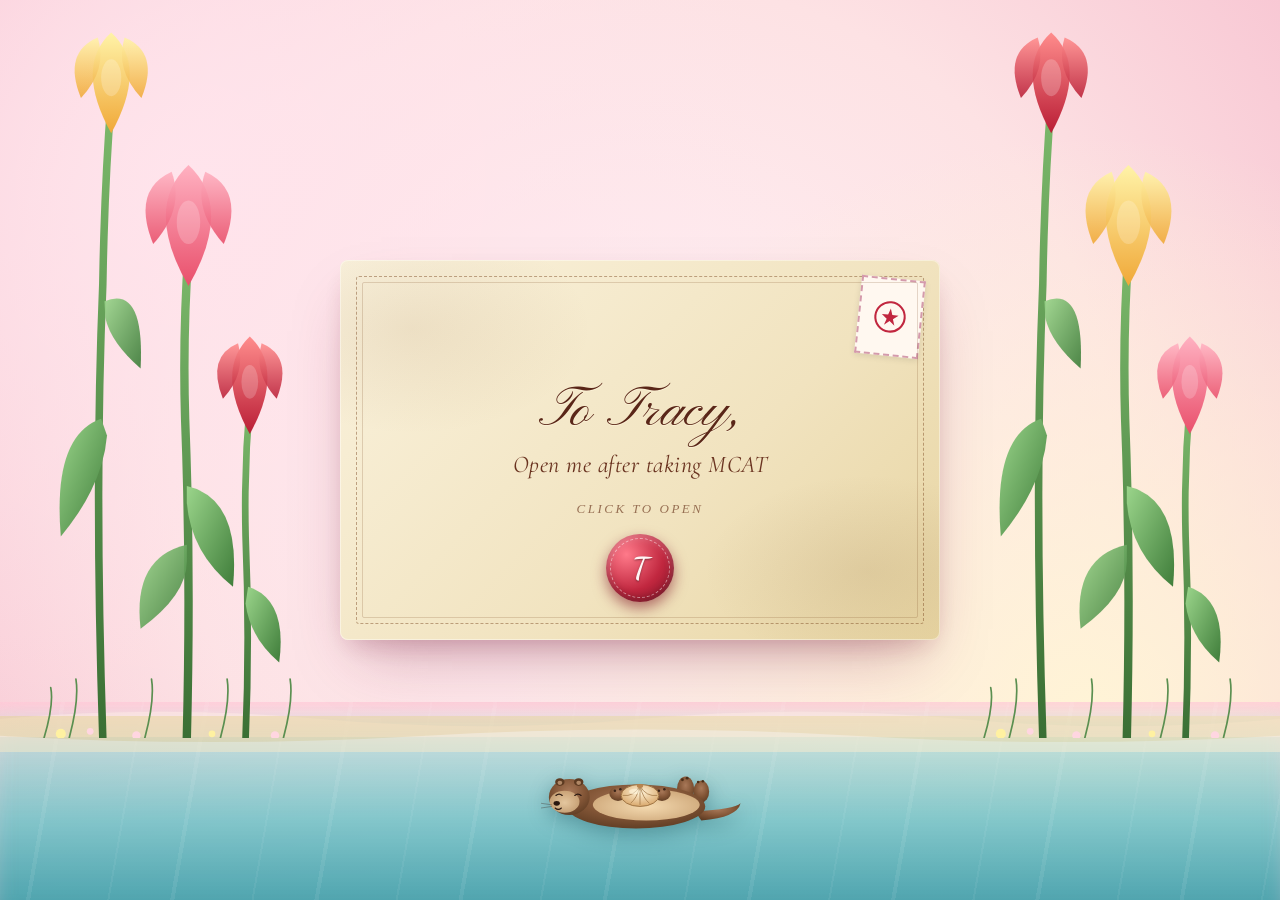
==== letter.html @ 0ad5ba9f "Good bit of letter done, just refactoring left" ====
<!DOCTYPE html>
<html lang="en">
<head>
<meta charset="UTF-8" />
<meta name="viewport" content="width=device-width, initial-scale=1.0" />
<title>Top Secret for Travy Gravy</title>

<link rel="preconnect" href="https://fonts.googleapis.com">
<link rel="preconnect" href="https://fonts.gstatic.com" crossorigin>
<link href="https://fonts.googleapis.com/css2?family=Dancing+Script:wght@500;700&family=Cormorant+Garamond:ital,wght@0,400;0,500;0,600;1,400&family=Caveat:wght@400;600&family=IM+Fell+English:ital@0;1&family=Pinyon+Script&display=swap" rel="stylesheet">

<style>
  /* ---------- Base / Scene ---------- */
  * { box-sizing: border-box; margin: 0; padding: 0; }

  html, body {
    width: 100%;
    min-height: 100vh;
    overflow-x: hidden;
  }

  body {
    font-family: 'Cormorant Garamond', serif;
    background:
      radial-gradient(circle at 15% 20%, #ffe4ec 0%, transparent 45%),
      radial-gradient(circle at 85% 80%, #fff4d6 0%, transparent 45%),
      radial-gradient(circle at 50% 50%, #fff0f5 0%, #fde2e4 60%, #f8c8d4 100%);
    background-attachment: fixed;
    display: flex;
    align-items: center;
    justify-content: center;
    padding: 40px 20px;
    position: relative;
  }

  /* Floating petals in the background */
  .petal {
    position: fixed;
    top: -20px;
    width: 14px;
    height: 14px;
    background: radial-gradient(circle at 30% 30%, #ffd1dc, #f48fb1);
    border-radius: 60% 40% 50% 50% / 60% 60% 40% 40%;
    opacity: 0.6;
    animation: fall linear infinite;
    pointer-events: none;
    z-index: 0;
  }
  @keyframes fall {
    0%   { transform: translateY(-10vh) translateX(0) rotate(0deg); opacity: 0; }
    10%  { opacity: 0.7; }
    100% { transform: translateY(110vh) translateX(40px) rotate(360deg); opacity: 0; }
  }

  /* ---------- Stage (holds tulips + envelope) ---------- */
  .stage {
    position: relative;
    width: 100%;
    max-width: 1100px;
    display: flex;
    align-items: center;
    justify-content: center;
    min-height: 90vh;
    z-index: 1;
  }

  /* ---------- Water (pond at the bottom) ---------- */
  .water {
    position: fixed;
    left: 0; right: 0; bottom: 0;
    height: 22vh;
    z-index: 1;
    pointer-events: none;
    overflow: hidden;
    background:
      /* sunset/sky pink reflection at the very top of the water */
      linear-gradient(180deg,
        rgba(255, 200, 215, 0.55) 0%,
        rgba(220, 215, 220, 0.55) 8%,
        rgba(170, 215, 215, 0.75) 22%,
        rgba(120, 195, 200, 0.92) 60%,
        rgba(80,  165, 175, 1)   100%);
    box-shadow: inset 0 14px 24px -10px rgba(255, 200, 215, 0.55);
  }
  /* Shimmer streaks on the water */
  .water::before {
    content: "";
    position: absolute;
    inset: 0;
    background:
      repeating-linear-gradient(
        100deg,
        transparent 0 60px,
        rgba(255, 255, 255, 0.07) 60px 64px,
        transparent 64px 140px,
        rgba(255, 255, 255, 0.05) 140px 142px
      );
    mix-blend-mode: screen;
    animation: shimmer 9s linear infinite;
  }
  @keyframes shimmer {
    from { transform: translateX(0); }
    to   { transform: translateX(-140px); }
  }

  /* The wavy water surface line */
  .wave {
    position: absolute;
    top: -1px;
    left: 0;
    width: 200%;
    height: 36px;
    animation: waveMove 11s linear infinite;
  }
  .wave.back {
    top: 14px;
    opacity: 0.55;
    animation-duration: 16s;
    animation-direction: reverse;
  }
  @keyframes waveMove {
    from { transform: translateX(0); }
    to   { transform: translateX(-50%); }
  }

  /* Sea otter floating */
  .otter {
    position: absolute;
    bottom: 28%;
    left: 50%;
    width: 220px;
    height: auto;
    transform: translateX(-50%);
    animation: bob 4s ease-in-out infinite alternate;
    filter: drop-shadow(0 6px 10px rgba(0, 60, 75, 0.35));
  }
  @keyframes bob {
    from { transform: translate(-52%, -2px) rotate(-3deg); }
    to   { transform: translate(-48%, 6px) rotate(3deg); }
  }
  /* Water ripples under the otter */
  .ripples {
    position: absolute;
    bottom: 18%;
    left: 50%;
    width: 260px;
    height: 36px;
    transform: translateX(-50%);
    pointer-events: none;
  }
  .ripples::before, .ripples::after {
    content: "";
    position: absolute;
    left: 50%; top: 50%;
    width: 100%; height: 100%;
    border: 1.5px solid rgba(255, 255, 255, 0.55);
    border-radius: 50%;
    transform: translate(-50%, -50%) scale(0.4);
    opacity: 0;
    animation: ripple 4.5s ease-out infinite;
  }
  .ripples::after { animation-delay: 2.2s; }
  @keyframes ripple {
    0%   { transform: translate(-50%, -50%) scale(0.3); opacity: 0; }
    20%  { opacity: 0.7; }
    100% { transform: translate(-50%, -50%) scale(1.4); opacity: 0; }
  }

  /* Tulips anchored above the waterline, stems reaching upward */
  .tulip-left, .tulip-right {
    position: fixed;
    bottom: 18vh;   /* sit on the shore, just above the water */
    width: 340px;
    height: 84vh;
    z-index: 2;
    pointer-events: none;
    transform-origin: 50% 100%;
    animation: sway 6s ease-in-out infinite alternate;
  }
  .tulip-left  { left: 0; }
  .tulip-right { right: 0; transform-origin: 50% 100%; animation-name: sway-right; animation-delay: -3s; }

  @keyframes sway {
    from { transform: rotate(-1.5deg); }
    to   { transform: rotate(1.5deg); }
  }
  @keyframes sway-right {
    from { transform: scaleX(-1) rotate(-1.5deg); }
    to   { transform: scaleX(-1) rotate(1.5deg); }
  }

  /* ---------- Envelope wrapper ---------- */
  .envelope-wrap {
    perspective: 1600px;
    margin: 0 30px;
    position: relative;
  }

  .envelope {
    position: relative;
    width: 600px;
    height: 380px;
    transform-style: preserve-3d;
    transition: transform 1.1s cubic-bezier(.68,-0.2,.27,1.2);
    cursor: pointer;
  }

  .envelope.flipped {
    transform: rotateY(180deg);
  }

  .face {
    position: absolute;
    inset: 0;
    border-radius: 8px;
    backface-visibility: hidden;
    -webkit-backface-visibility: hidden;
    box-shadow:
      0 30px 60px -20px rgba(120, 30, 60, 0.35),
      0 12px 25px -10px rgba(120, 30, 60, 0.25),
      inset 0 0 0 1px rgba(255,255,255,0.4);
  }

  /* ---------- Front of envelope ---------- */
  .front {
    background:
      radial-gradient(ellipse at 12% 18%, rgba(140, 90, 40, 0.10) 0%, transparent 24%),
      radial-gradient(ellipse at 88% 82%, rgba(110, 70, 30, 0.10) 0%, transparent 22%),
      linear-gradient(135deg, #faf2dd 0%, #f1e3bf 60%, #e7d4a1 100%);
    display: flex;
    flex-direction: column;
    align-items: center;
    justify-content: center;
    overflow: hidden;
    transition: transform .35s ease, box-shadow .35s ease;
  }
  .envelope:not(.flipped):hover .front {
    transform: translateY(-6px);
    box-shadow:
      0 40px 70px -20px rgba(70, 40, 20, 0.55),
      0 18px 30px -10px rgba(70, 40, 20, 0.4),
      0 0 0 2px rgba(220, 190, 130, 0.7);
  }

  /* Decorative paper-edge lines */
  .front::before {
    content: "";
    position: absolute;
    inset: 16px;
    border: 1px dashed rgba(120, 70, 30, 0.45);
    border-radius: 3px;
    pointer-events: none;
  }
  .front::after {
    content: "";
    position: absolute;
    inset: 22px;
    border: 1px solid rgba(120, 70, 30, 0.2);
    border-radius: 2px;
    pointer-events: none;
  }

  .front .to {
    font-family: 'Pinyon Script', 'Dancing Script', cursive;
    font-size: 56px;
    color: #5a2618;
    margin-bottom: 10px;
    text-shadow: 0 1px 0 rgba(255,245,220,0.7);
    line-height: 1;
  }
  .front .open-after {
    font-family: 'IM Fell English', 'Cormorant Garamond', serif;
    font-style: italic;
    font-size: 24px;
    color: #6a3320;
    letter-spacing: 0.5px;
  }
  .front .hint {
    margin-top: 22px;
    font-family: 'IM Fell English', serif;
    font-style: italic;
    font-size: 13px;
    color: #7a4a30;
    opacity: 0.75;
    letter-spacing: 2.5px;
    text-transform: uppercase;
  }

  /* Wax seal */
  .wax-seal {
    position: absolute;
    bottom: 38px;
    left: 50%;
    transform: translateX(-50%);
    width: 68px;
    height: 68px;
    border-radius: 50%;
    background:
      radial-gradient(circle at 30% 30%, #ff7a8a 0%, #c1273f 55%, #7d1024 100%);
    box-shadow:
      0 6px 14px rgba(125, 16, 36, 0.55),
      inset 0 -4px 8px rgba(0,0,0,0.25),
      inset 0 4px 8px rgba(255,255,255,0.25);
    display: flex;
    align-items: center;
    justify-content: center;
    font-family: 'Dancing Script', cursive;
    color: #fff5f5;
    font-size: 30px;
    font-weight: 700;
    text-shadow: 0 1px 2px rgba(0,0,0,0.4);
  }
  .wax-seal::before {
    content: "";
    position: absolute;
    inset: 4px;
    border-radius: 50%;
    border: 1px dashed rgba(255, 245, 245, 0.5);
  }

  /* Corner stamp */
  .stamp {
    position: absolute;
    top: 18px;
    right: 18px;
    width: 64px;
    height: 78px;
    background: #fff8f0;
    border: 2px dashed #d49aab;
    display: flex;
    align-items: center;
    justify-content: center;
    transform: rotate(6deg);
    box-shadow: 0 2px 6px rgba(0,0,0,0.1);
  }
  .stamp svg { width: 70%; height: 70%; }

  /* ---------- Back of envelope (flap side) ---------- */
  .back {
    background: linear-gradient(135deg, #f5e6c2 0%, #e6d29a 100%);
    transform: rotateY(180deg);
    overflow: visible;
  }
  /* Bottom body of envelope */
  .back .body {
    position: absolute;
    inset: 0;
    background: linear-gradient(135deg, #efdca8 0%, #d9bf80 100%);
    border-radius: 8px;
    z-index: 1;
  }
  /* Side folds for realism */
  .back .body::before,
  .back .body::after {
    content: "";
    position: absolute;
    top: 0; bottom: 0;
    width: 50%;
    background: linear-gradient(135deg, transparent 50%, rgba(0,0,0,0.05) 50%);
  }
  .back .body::before { left: 0;  border-right: 1px solid rgba(255,255,255,0.4); }
  .back .body::after  { right: 0; transform: scaleX(-1); border-right: 1px solid rgba(255,255,255,0.4); }

  /* The triangular flap */
  .flap {
    position: absolute;
    top: 0; left: 0;
    width: 100%;
    height: 70%;
    background: linear-gradient(180deg, #ecd9a4 0%, #d4b677 100%);
    clip-path: polygon(0 0, 100% 0, 50% 100%);
    transform-origin: top center;
    transition: transform 1s cubic-bezier(.68,-0.05,.27,1.1);
    z-index: 5;
    box-shadow: 0 4px 10px rgba(60,40,20,0.18);
  }
  .envelope.open .flap {
    transform: rotateX(180deg);
  }

  /* Front "lip" of envelope pocket (in front of the letter) */
  .pocket {
    position: absolute;
    bottom: 0; left: 0;
    width: 100%;
    height: 55%;
    background: linear-gradient(180deg, #d4b677 0%, #b8985a 100%);
    clip-path: polygon(0 30%, 100% 30%, 100% 100%, 0 100%);
    z-index: 7;
    border-radius: 0 0 8px 8px;
    box-shadow: inset 0 4px 8px rgba(60,40,20,0.2);
  }

  /* ---------- Letter that slides up ---------- */
  .letter {
    position: absolute;
    top: 12%;
    left: 8%;
    width: 84%;
    height: 76%;
    background:
      repeating-linear-gradient(
        to bottom,
        transparent 0px,
        transparent 26px,
        rgba(180, 120, 140, 0.18) 27px
      ),
      linear-gradient(180deg, #fffdf6 0%, #fbf3e1 100%);
    border-radius: 4px;
    box-shadow: 0 6px 18px rgba(0,0,0,0.18);
    z-index: 6;
    transform: translateY(0) scale(0.96);
    opacity: 0;
    transition: opacity .4s ease;
    overflow: hidden;
    padding: 18px;
  }
  .letter::before {
    content: "";
    position: absolute;
    left: 26px; top: 0; bottom: 0;
    width: 1px;
    background: rgba(200, 80, 110, 0.35);
  }
  .envelope.open .letter {
    opacity: 1;
  }

  /* ---------- Full letter view (after opening) ---------- */
  .letter-page {
    position: fixed;
    inset: 0;
    display: flex;
    align-items: safe center;
    justify-content: safe center;
    padding: 60px 20px 60px;
    background: rgba(255, 240, 245, 0.55);
    backdrop-filter: blur(6px);
    -webkit-backdrop-filter: blur(6px);
    opacity: 0;
    pointer-events: none;
    transition: opacity .6s ease;
    z-index: 50;
    overflow-y: auto;
  }
  .letter-page.visible {
    opacity: 1;
    pointer-events: auto;
  }

  .paper {
    position: relative;
    margin: auto;
    width: min(780px, 94vw);
    background:
      /* subtle stains and aging blotches */
      radial-gradient(ellipse at 10% 12%, rgba(140, 90, 40, 0.10) 0%, transparent 22%),
      radial-gradient(ellipse at 88% 18%, rgba(140, 90, 40, 0.08) 0%, transparent 18%),
      radial-gradient(ellipse at 20% 88%, rgba(110, 70, 30, 0.10) 0%, transparent 24%),
      radial-gradient(ellipse at 92% 78%, rgba(110, 70, 30, 0.09) 0%, transparent 22%),
      /* fibrous noise via tiny dots */
      radial-gradient(circle at 12% 30%, rgba(120, 80, 40, 0.06) 0.5px, transparent 1px),
      /* main parchment tone */
      linear-gradient(180deg, #f5e6c4 0%, #ecd8a9 50%, #e6cf9a 100%);
    padding: 72px 64px 80px;
    border-radius: 4px;
    box-shadow:
      0 40px 80px -30px rgba(70, 40, 20, 0.55),
      0 15px 30px -10px rgba(70, 40, 20, 0.35),
      inset 0 0 60px rgba(120, 70, 30, 0.18),
      inset 0 0 0 1px rgba(140, 90, 40, 0.25);
    transform: translateY(40px) scale(0.95);
    transition: transform .8s cubic-bezier(.2,.8,.2,1) .2s;
    overflow: hidden;
    /* deckled, uneven vintage edge */
    clip-path: polygon(
      0% 1.2%, 2% 0%, 8% 0.6%, 16% 0.2%, 24% 0.8%, 34% 0%, 44% 0.6%,
      54% 0.1%, 64% 0.7%, 74% 0.2%, 84% 0.8%, 92% 0.3%, 98% 0.9%, 100% 0%,
      99.4% 8%, 100% 18%, 99.2% 28%, 99.8% 40%, 99.3% 52%, 99.9% 64%,
      99.2% 76%, 99.8% 86%, 99.4% 94%, 100% 100%,
      94% 99.4%, 86% 99.9%, 76% 99.3%, 66% 99.8%, 56% 99.2%, 46% 99.9%,
      36% 99.3%, 26% 99.8%, 16% 99.2%, 8% 99.9%, 2% 99.4%, 0% 100%,
      0.6% 92%, 0.2% 82%, 0.8% 70%, 0.1% 58%, 0.7% 46%, 0.2% 34%,
      0.8% 22%, 0.3% 12%
    );
  }
  .letter-page.visible .paper {
    transform: translateY(0) scale(1);
  }

  /* Inner decorative double-line border (old-fashioned frame) */
  .paper::before {
    content: "";
    position: absolute;
    inset: 26px;
    border: 1px solid rgba(120, 70, 30, 0.45);
    border-radius: 2px;
    pointer-events: none;
  }
  .paper::after {
    content: "";
    position: absolute;
    inset: 32px;
    border: 1px solid rgba(120, 70, 30, 0.28);
    border-radius: 2px;
    pointer-events: none;
  }

  /* Decorative ornament above title */
  .ornament {
    text-align: center;
    color: #7a3a22;
    font-family: 'IM Fell English', serif;
    font-size: 28px;
    letter-spacing: 8px;
    margin-bottom: 8px;
    opacity: 0.7;
  }

  .paper h1 {
    font-family: 'Pinyon Script', 'Dancing Script', cursive;
    font-size: 58px;
    color: #5a2618;
    text-align: center;
    margin-bottom: 28px;
    font-weight: 400;
    line-height: 1.1;
    text-shadow: 0 1px 0 rgba(255, 240, 200, 0.6);
  }
  /* Flourish under the title */
  .paper h1::after {
    content: "❦";
    display: block;
    font-family: 'IM Fell English', serif;
    font-size: 22px;
    color: #7a3a22;
    margin-top: 10px;
    opacity: 0.8;
  }

  .paper .body {
    font-family: 'IM Fell English', 'Cormorant Garamond', serif;
    font-size: 19px;
    line-height: 1.95;
    color: #3a2418;
    white-space: pre-wrap;
    text-align: left;
  }

  /* ---------- Polaroid ---------- */
  .polaroid {
    display: block;
    width: 240px;
    margin: 36px auto 12px;
    background: #fbf6ec;
    padding: 14px 14px 0;
    box-shadow:
      0 12px 25px -8px rgba(60, 30, 10, 0.35),
      0 4px 10px rgba(60, 30, 10, 0.2);
    transform: rotate(-3deg);
    transition: transform .4s ease;
    border: 1px solid rgba(120, 80, 40, 0.15);
  }
  .polaroid:hover { transform: rotate(-1deg) scale(1.02); }

  .polaroid .photo {
    width: 100%;
    height: 240px;
    background:
      linear-gradient(135deg, #ffe1ea 0%, #ffd0c2 100%);
    display: flex;
    align-items: center;
    justify-content: center;
    overflow: hidden;
  }
  .polaroid .photo img {
    width: 100%;
    height: 100%;
    object-fit: cover;
    display: block;
  }
  .polaroid .photo .placeholder {
    font-family: 'Caveat', cursive;
    color: #b67a8a;
    font-size: 18px;
    text-align: center;
    padding: 12px;
  }

  .polaroid .caption {
    font-family: 'Caveat', cursive;
    font-size: 22px;
    color: #5e3742;
    text-align: center;
    padding: 14px 6px 18px;
  }

  /* Signature line */
  .signature {
    margin-top: 36px;
    font-family: 'Pinyon Script', 'Dancing Script', cursive;
    font-size: 38px;
    color: #5a2618;
    text-align: right;
    line-height: 1.2;
  }
  .signature .yours {
    display: block;
    font-family: 'IM Fell English', serif;
    font-style: italic;
    font-size: 18px;
    color: #5a3320;
    margin-bottom: 4px;
    text-align: right;
  }

  /* Close button on letter view */
  .close-btn {
    position: fixed;
    top: 22px;
    right: 22px;
    background: rgba(255,255,255,0.85);
    border: 1px solid rgba(180, 60, 90, 0.3);
    color: #8a2a44;
    width: 42px;
    height: 42px;
    border-radius: 50%;
    cursor: pointer;
    font-size: 22px;
    font-family: 'Cormorant Garamond', serif;
    line-height: 1;
    display: flex;
    align-items: center;
    justify-content: center;
    box-shadow: 0 6px 16px rgba(0,0,0,0.15);
    transition: transform .2s ease, background .2s ease;
    z-index: 60;
  }
  .close-btn:hover { transform: rotate(90deg); background: #fff; }

  /* ---------- Tulip head wilt animation ---------- */
  .tulip-head {
    transition: rotate .5s ease, translate .5s ease, opacity .5s ease;
  }
  body.wilt .tulip-head {
    animation: wilt 1.5s ease-in forwards;
  }
  @keyframes wilt {
    0%   { translate: 0 0;     rotate: 0deg;   opacity: 1; }
    30%  { translate: 0 6px;   rotate: 55deg;  opacity: 1; }
    100% { translate: 0 110px; rotate: 140deg; opacity: 0; }
  }

  /* Falling petals on wilt */
  .falling-petal {
    position: fixed;
    top: 30%;
    width: 18px;
    height: 18px;
    border-radius: 60% 40% 70% 30% / 60% 60% 40% 40%;
    z-index: 3;
    pointer-events: none;
    opacity: 0;
    animation: petalFall 2s ease-in forwards;
  }
  @keyframes petalFall {
    0%   { opacity: 0;   transform: translate(0, -20px) rotate(0deg); }
    15%  { opacity: 0.95; }
    100% { opacity: 0;   transform: translate(var(--dx, 60px), 70vh) rotate(540deg); }
  }

  /* ---------- Passcode modal ---------- */
  .passcode-modal {
    position: fixed;
    inset: 0;
    display: flex;
    align-items: center;
    justify-content: center;
    z-index: 70;
    opacity: 0;
    pointer-events: none;
    transition: opacity .4s ease;
    background: rgba(40, 20, 30, 0.25);
    backdrop-filter: blur(4px);
    -webkit-backdrop-filter: blur(4px);
  }
  .passcode-modal.visible {
    opacity: 1;
    pointer-events: auto;
  }
  .passcode-card {
    position: relative;
    background:
      radial-gradient(ellipse at 12% 18%, rgba(140, 90, 40, 0.10) 0%, transparent 24%),
      radial-gradient(ellipse at 88% 82%, rgba(110, 70, 30, 0.10) 0%, transparent 22%),
      linear-gradient(180deg, #faf2dd 0%, #f1e3bf 100%);
    padding: 36px 44px 32px;
    border-radius: 4px;
    box-shadow:
      0 30px 60px -20px rgba(70, 40, 20, 0.55),
      0 12px 25px -10px rgba(70, 40, 20, 0.35),
      inset 0 0 0 1px rgba(140, 90, 40, 0.3);
    transform: translateY(20px) scale(0.96);
    transition: transform .5s cubic-bezier(.2,.8,.2,1);
    max-width: 92vw;
  }
  .passcode-modal.visible .passcode-card { transform: translateY(0) scale(1); }
  .passcode-card::before {
    content: "";
    position: absolute;
    inset: 10px;
    border: 1px dashed rgba(120, 70, 30, 0.45);
    border-radius: 3px;
    pointer-events: none;
  }
  .passcode-label {
    font-family: 'IM Fell English', serif;
    font-style: italic;
    font-size: 22px;
    color: #5a2618;
    text-align: center;
    margin-bottom: 22px;
    letter-spacing: 0.5px;
  }
  .passcode-boxes {
    display: flex;
    gap: 12px;
    justify-content: center;
  }
  .passcode-box {
    width: 56px;
    height: 74px;
    text-align: center;
    font-family: 'Pinyon Script', 'Dancing Script', cursive;
    font-size: 46px;
    background: rgba(255, 250, 235, 0.7);
    border: 1px solid rgba(120, 70, 30, 0.45);
    border-radius: 4px;
    color: #5a2618;
    outline: none;
    box-shadow: inset 0 2px 6px rgba(120, 70, 30, 0.12);
    transition: border-color .2s ease, box-shadow .2s ease, transform .2s ease;
    caret-color: #8a3a22;
  }
  .passcode-box:focus {
    border-color: #c1273f;
    box-shadow: 0 0 0 3px rgba(193, 39, 63, 0.18), inset 0 2px 6px rgba(120, 70, 30, 0.12);
    transform: translateY(-1px);
  }
  .passcode-card.error .passcode-box {
    border-color: #c1273f;
    animation: shake .45s ease;
  }
  @keyframes shake {
    0%, 100% { transform: translateX(0); }
    20% { transform: translateX(-8px); }
    40% { transform: translateX(8px); }
    60% { transform: translateX(-6px); }
    80% { transform: translateX(6px); }
  }
  .passcode-message {
    text-align: center;
    margin-top: 18px;
    font-family: 'IM Fell English', serif;
    font-style: italic;
    font-size: 18px;
    min-height: 24px;
    letter-spacing: 1px;
    color: #c1273f;
    opacity: 0;
    transition: opacity .25s ease;
  }
  .passcode-message.show { opacity: 1; }
  .passcode-message.success { color: #4e7a3a; }

  /* ---------- Responsive ---------- */
  @media (max-width: 980px) {
    .tulip-left, .tulip-right { width: 220px; }
    .envelope { width: 460px; height: 300px; }
    .front .to { font-size: 44px; }
    .front .open-after { font-size: 20px; }
  }
  @media (max-width: 720px) {
    .stage { flex-wrap: wrap; }
    .tulip-left, .tulip-right { width: 140px; opacity: 0.85; }
    .envelope { width: 340px; height: 230px; }
    .front .to { font-size: 30px; }
    .front .open-after { font-size: 18px; }
    .wax-seal { width: 54px; height: 54px; font-size: 22px; bottom: 24px; }
    .stamp { width: 50px; height: 60px; }
    .paper { padding: 40px 28px 50px; }
    .paper h1 { font-size: 38px; }
    .paper .body { font-size: 17px; }
  }
</style>
</head>
<body>

<!-- Floating petals -->
<div id="petals"></div>

<!-- ========== PASSCODE MODAL ========== -->
<div class="passcode-modal" id="passcodeModal" aria-hidden="true">
  <div class="passcode-card" id="passcodeCard">
    <div class="passcode-label">Enter passcode to unseal</div>
    <div class="passcode-boxes">
      <input class="passcode-box" maxlength="1" inputmode="numeric" pattern="[0-9]" autocomplete="off" aria-label="digit 1"/>
      <input class="passcode-box" maxlength="1" inputmode="numeric" pattern="[0-9]" autocomplete="off" aria-label="digit 2"/>
      <input class="passcode-box" maxlength="1" inputmode="numeric" pattern="[0-9]" autocomplete="off" aria-label="digit 3"/>
      <input class="passcode-box" maxlength="1" inputmode="numeric" pattern="[0-9]" autocomplete="off" aria-label="digit 4"/>
    </div>
    <div class="passcode-message" id="passcodeMessage" aria-live="polite"></div>
  </div>
</div>

<!-- ========== POND / WATER LAYER ========== -->
<div class="water" aria-hidden="true">

  <!-- Animated water surface waves -->
  <svg class="wave" viewBox="0 0 1200 40" preserveAspectRatio="none" xmlns="http://www.w3.org/2000/svg">
    <path d="M0 20
             Q 75 4   150 20 T 300 20 T 450 20 T 600 20 T 750 20 T 900 20 T 1050 20 T 1200 20
             L 1200 40 L 0 40 Z"
          fill="rgba(255, 235, 230, 0.55)"/>
  </svg>
  <svg class="wave back" viewBox="0 0 1200 40" preserveAspectRatio="none" xmlns="http://www.w3.org/2000/svg">
    <path d="M0 22
             Q 100 8  200 22 T 400 22 T 600 22 T 800 22 T 1000 22 T 1200 22
             L 1200 40 L 0 40 Z"
          fill="rgba(255, 255, 255, 0.45)"/>
  </svg>

  <!-- Ripples under the otter -->
  <div class="ripples" aria-hidden="true"></div>

  <!-- ========== SEA OTTER (floating on back with a shell) ========== -->
  <svg class="otter" viewBox="0 0 280 130" xmlns="http://www.w3.org/2000/svg" aria-hidden="true">
    <defs>
      <radialGradient id="otterFur" cx="50%" cy="35%" r="70%">
        <stop offset="0%"  stop-color="#a87858"/>
        <stop offset="55%" stop-color="#825536"/>
        <stop offset="100%" stop-color="#5d3b22"/>
      </radialGradient>
      <radialGradient id="otterBelly" cx="50%" cy="55%" r="60%">
        <stop offset="0%"  stop-color="#f4dab0"/>
        <stop offset="100%" stop-color="#cda678"/>
      </radialGradient>
      <radialGradient id="shellGrad" cx="50%" cy="35%" r="65%">
        <stop offset="0%"  stop-color="#fff3d8"/>
        <stop offset="100%" stop-color="#d9a86c"/>
      </radialGradient>
    </defs>

    <!-- Tail extending to the right (behind body) -->
    <path d="M210 88 Q 260 86 268 78 Q 264 96 218 100 Z" fill="url(#otterFur)"/>

    <!-- Hind feet sticking up -->
    <ellipse cx="198" cy="60" rx="11" ry="16" fill="url(#otterFur)"/>
    <ellipse cx="218" cy="63" rx="10" ry="14" fill="url(#otterFur)"/>
    <!-- Toe pads -->
    <circle cx="194" cy="48" r="1.8" fill="#4a2e18"/>
    <circle cx="200" cy="46" r="1.8" fill="#4a2e18"/>
    <circle cx="214" cy="51" r="1.6" fill="#4a2e18"/>
    <circle cx="220" cy="50" r="1.6" fill="#4a2e18"/>

    <!-- Body (lying on back) -->
    <ellipse cx="135" cy="82" rx="88" ry="28" fill="url(#otterFur)"/>

    <!-- Belly highlight (cream tummy) -->
    <ellipse cx="148" cy="80" rx="68" ry="20" fill="url(#otterBelly)"/>

    <!-- Head -->
    <ellipse cx="50" cy="70" rx="26" ry="23" fill="url(#otterFur)"/>
    <!-- Lighter cheek/muzzle patch -->
    <ellipse cx="44" cy="76" rx="19" ry="14" fill="url(#otterBelly)" opacity="0.85"/>

    <!-- Ears -->
    <ellipse cx="38" cy="51" rx="6" ry="5" fill="#5d3b22"/>
    <ellipse cx="62" cy="51" rx="6" ry="5" fill="#5d3b22"/>
    <ellipse cx="38" cy="52" rx="3" ry="2.6" fill="#b08866"/>
    <ellipse cx="62" cy="52" rx="3" ry="2.6" fill="#b08866"/>

    <!-- Closed peaceful eyes -->
    <path d="M33 68 q4 -3.5 8 0" stroke="#2a1810" stroke-width="1.6" fill="none" stroke-linecap="round"/>
    <path d="M57 68 q4 -3.5 8 0" stroke="#2a1810" stroke-width="1.6" fill="none" stroke-linecap="round"/>

    <!-- Nose -->
    <ellipse cx="34" cy="78" rx="4" ry="3" fill="#2a1810"/>
    <!-- Smile -->
    <path d="M32 84 q4 3.5 8 0" stroke="#2a1810" stroke-width="1.3" fill="none" stroke-linecap="round"/>

    <!-- Whiskers -->
    <line x1="28" y1="80" x2="14" y2="78" stroke="#3a2418" stroke-width="0.7" opacity="0.6"/>
    <line x1="28" y1="82" x2="14" y2="84" stroke="#3a2418" stroke-width="0.7" opacity="0.6"/>

    <!-- Paws holding the shell -->
    <ellipse cx="112" cy="66" rx="11" ry="9" fill="url(#otterFur)"/>
    <ellipse cx="168" cy="66" rx="11" ry="9" fill="url(#otterFur)"/>
    <!-- Paw pads -->
    <circle cx="108" cy="62" r="1.6" fill="#3a2418"/>
    <circle cx="115" cy="60" r="1.6" fill="#3a2418"/>
    <circle cx="164" cy="62" r="1.6" fill="#3a2418"/>
    <circle cx="171" cy="60" r="1.6" fill="#3a2418"/>

    <!-- Shell on the belly -->
    <g transform="translate(140 66)">
      <ellipse cx="0" cy="2" rx="24" ry="14" fill="url(#shellGrad)" stroke="#9c7242" stroke-width="1.2"/>
      <!-- Scallop ridges fanning out from the hinge -->
      <path d="M0 -10 Q -8 4 -22 2"  stroke="#9c7242" stroke-width="0.9" fill="none"/>
      <path d="M0 -10 Q -4 6 -12 12" stroke="#9c7242" stroke-width="0.9" fill="none"/>
      <path d="M0 -10 Q  0 6   0 14" stroke="#9c7242" stroke-width="0.9" fill="none"/>
      <path d="M0 -10 Q  4 6  12 12" stroke="#9c7242" stroke-width="0.9" fill="none"/>
      <path d="M0 -10 Q  8 4  22 2"  stroke="#9c7242" stroke-width="0.9" fill="none"/>
      <!-- Hinge bump at the top -->
      <ellipse cx="0" cy="-10" rx="4" ry="2.5" fill="#b8854f"/>
      <!-- Highlight -->
      <ellipse cx="-7" cy="-3" rx="7" ry="3.5" fill="#fff7e0" opacity="0.55"/>
    </g>
  </svg>
</div>

<div class="stage">

  <!-- ========== LEFT TULIPS — anchored at bottom, very tall ========== -->
  <svg class="tulip-left" viewBox="0 0 300 900" preserveAspectRatio="xMidYMax meet" xmlns="http://www.w3.org/2000/svg" aria-hidden="true">
    <defs>
      <linearGradient id="petalPink" x1="0" y1="0" x2="0" y2="1">
        <stop offset="0%" stop-color="#ffb1c1"/>
        <stop offset="100%" stop-color="#e94f6b"/>
      </linearGradient>
      <linearGradient id="petalRed" x1="0" y1="0" x2="0" y2="1">
        <stop offset="0%" stop-color="#ff8c8c"/>
        <stop offset="100%" stop-color="#b91d35"/>
      </linearGradient>
      <linearGradient id="petalYellow" x1="0" y1="0" x2="0" y2="1">
        <stop offset="0%" stop-color="#fff3a8"/>
        <stop offset="100%" stop-color="#f0a838"/>
      </linearGradient>
      <linearGradient id="stemGrad" x1="0" y1="0" x2="0" y2="1">
        <stop offset="0%" stop-color="#7cb96b"/>
        <stop offset="100%" stop-color="#3a6f34"/>
      </linearGradient>
      <linearGradient id="leafGrad" x1="0" y1="0" x2="1" y2="1">
        <stop offset="0%" stop-color="#9bd58b"/>
        <stop offset="100%" stop-color="#3f7d3a"/>
      </linearGradient>
    </defs>

    <!-- TALL background tulip (yellow) — stems from bottom (y=900), head near top -->
    <path d="M70 900 Q60 600 70 360 Q72 240 80 140" stroke="url(#stemGrad)" stroke-width="9" fill="none" stroke-linecap="round"/>
    <!-- Long sweeping leaf -->
    <path d="M68 520 Q10 540 20 660 Q70 600 75 540 Z" fill="url(#leafGrad)"/>
    <path d="M72 380 Q120 360 115 460 Q80 430 73 400 Z" fill="url(#leafGrad)" opacity="0.92"/>
    <!-- Big tulip head -->
    <g transform="translate(80 120)" class="tulip-head">
      <path d="M0 60 Q-44 -20 0 -60 Q44 -20 0 60 Z" fill="url(#petalYellow)"/>
      <path d="M-36 18 Q-58 -36 -16 -54 Q-4 -16 -36 18 Z" fill="url(#petalYellow)" opacity="0.88"/>
      <path d="M36 18 Q58 -36 16 -54 Q4 -16 36 18 Z" fill="url(#petalYellow)" opacity="0.88"/>
      <ellipse cx="0" cy="-6" rx="12" ry="22" fill="#fff" opacity="0.22"/>
    </g>

    <!-- MID-HEIGHT tulip (pink) -->
    <path d="M170 900 Q175 700 168 520 Q165 420 172 320" stroke="url(#stemGrad)" stroke-width="10" fill="none" stroke-linecap="round"/>
    <path d="M170 600 Q235 615 225 720 Q175 680 170 620 Z" fill="url(#leafGrad)"/>
    <path d="M170 670 Q105 685 115 770 Q170 730 170 690 Z" fill="url(#leafGrad)" opacity="0.92"/>
    <!-- Big pink tulip head -->
    <g transform="translate(172 290)" class="tulip-head">
      <path d="M0 72 Q-54 -22 0 -72 Q54 -22 0 72 Z" fill="url(#petalPink)"/>
      <path d="M-42 22 Q-68 -42 -20 -64 Q-4 -20 -42 22 Z" fill="url(#petalPink)" opacity="0.9"/>
      <path d="M42 22 Q68 -42 20 -64 Q4 -20 42 22 Z" fill="url(#petalPink)" opacity="0.9"/>
      <ellipse cx="0" cy="-4" rx="14" ry="26" fill="#fff" opacity="0.2"/>
    </g>

    <!-- SHORTER front tulip (red) -->
    <path d="M240 900 Q245 780 240 660 Q238 580 245 500" stroke="url(#stemGrad)" stroke-width="8" fill="none" stroke-linecap="round"/>
    <path d="M243 720 Q290 735 280 810 Q245 780 240 740 Z" fill="url(#leafGrad)"/>
    <g transform="translate(245 480)" class="tulip-head">
      <path d="M0 58 Q-42 -18 0 -58 Q42 -18 0 58 Z" fill="url(#petalRed)"/>
      <path d="M-32 16 Q-52 -34 -14 -50 Q-4 -14 -32 16 Z" fill="url(#petalRed)" opacity="0.88"/>
      <path d="M32 16 Q52 -34 14 -50 Q4 -14 32 16 Z" fill="url(#petalRed)" opacity="0.88"/>
      <ellipse cx="0" cy="-4" rx="10" ry="20" fill="#fff" opacity="0.2"/>
    </g>

    <!-- Tiny ground flowers along the bottom -->
    <circle cx="20"  cy="895" r="6" fill="#fff1a1"/>
    <circle cx="55"  cy="892" r="4" fill="#ffd6e1"/>
    <circle cx="110" cy="897" r="5" fill="#ffd6e1"/>
    <circle cx="200" cy="895" r="4" fill="#fff1a1"/>
    <circle cx="275" cy="897" r="5" fill="#ffd6e1"/>
    <!-- Grass blades -->
    <path d="M0 900 Q12 860 8 840" stroke="#5a8f50" stroke-width="2" fill="none" stroke-linecap="round"/>
    <path d="M30 900 Q42 855 38 830" stroke="#5a8f50" stroke-width="2" fill="none" stroke-linecap="round"/>
    <path d="M120 900 Q132 855 128 830" stroke="#5a8f50" stroke-width="2" fill="none" stroke-linecap="round"/>
    <path d="M210 900 Q222 855 218 830" stroke="#5a8f50" stroke-width="2" fill="none" stroke-linecap="round"/>
    <path d="M285 900 Q297 855 293 830" stroke="#5a8f50" stroke-width="2" fill="none" stroke-linecap="round"/>
  </svg>

  <!-- ========== ENVELOPE ========== -->
  <div class="envelope-wrap">
    <div class="envelope" id="envelope" role="button" tabindex="0" aria-label="Click to open letter">

      <!-- FRONT -->
      <div class="face front">
        <div class="stamp" aria-hidden="true">
          <svg viewBox="0 0 40 40" xmlns="http://www.w3.org/2000/svg">
            <circle cx="20" cy="20" r="14" fill="none" stroke="#c1273f" stroke-width="2"/>
            <path d="M20 12 L22 18 L28 18 L23 22 L25 28 L20 24 L15 28 L17 22 L12 18 L18 18 Z" fill="#c1273f"/>
          </svg>
        </div>

        <div class="to">To Tracy,</div>
        <div class="open-after">Open me after taking MCAT</div>
        <div class="hint">click to open</div>

        <div class="wax-seal" aria-hidden="true">T</div>
      </div>

      <!-- BACK (flap side) -->
      <div class="face back">
        <div class="body"></div>

        <!-- Letter that peeks out -->
        <div class="letter">
          <div style="font-family:'Dancing Script', cursive; font-size:28px; color:#8a2a44; text-align:center; margin-top:8px;">
            ♡
          </div>
        </div>

        <div class="pocket"></div>
        <div class="flap"></div>
      </div>
    </div>
  </div>

  <!-- ========== RIGHT TULIPS (mirrored via CSS) ========== -->
  <svg class="tulip-right" viewBox="0 0 300 900" preserveAspectRatio="xMidYMax meet" xmlns="http://www.w3.org/2000/svg" aria-hidden="true">
    <defs>
      <linearGradient id="petalPink2" x1="0" y1="0" x2="0" y2="1">
        <stop offset="0%" stop-color="#ffb1c1"/>
        <stop offset="100%" stop-color="#e94f6b"/>
      </linearGradient>
      <linearGradient id="petalRed2" x1="0" y1="0" x2="0" y2="1">
        <stop offset="0%" stop-color="#ff8c8c"/>
        <stop offset="100%" stop-color="#b91d35"/>
      </linearGradient>
      <linearGradient id="petalYellow2" x1="0" y1="0" x2="0" y2="1">
        <stop offset="0%" stop-color="#fff3a8"/>
        <stop offset="100%" stop-color="#f0a838"/>
      </linearGradient>
      <linearGradient id="stemGrad2" x1="0" y1="0" x2="0" y2="1">
        <stop offset="0%" stop-color="#7cb96b"/>
        <stop offset="100%" stop-color="#3a6f34"/>
      </linearGradient>
      <linearGradient id="leafGrad2" x1="0" y1="0" x2="1" y2="1">
        <stop offset="0%" stop-color="#9bd58b"/>
        <stop offset="100%" stop-color="#3f7d3a"/>
      </linearGradient>
    </defs>

    <!-- TALL background tulip (red) -->
    <path d="M70 900 Q60 600 70 360 Q72 240 80 140" stroke="url(#stemGrad2)" stroke-width="9" fill="none" stroke-linecap="round"/>
    <path d="M68 520 Q10 540 20 660 Q70 600 75 540 Z" fill="url(#leafGrad2)"/>
    <path d="M72 380 Q120 360 115 460 Q80 430 73 400 Z" fill="url(#leafGrad2)" opacity="0.92"/>
    <g transform="translate(80 120)" class="tulip-head">
      <path d="M0 60 Q-44 -20 0 -60 Q44 -20 0 60 Z" fill="url(#petalRed2)"/>
      <path d="M-36 18 Q-58 -36 -16 -54 Q-4 -16 -36 18 Z" fill="url(#petalRed2)" opacity="0.88"/>
      <path d="M36 18 Q58 -36 16 -54 Q4 -16 36 18 Z" fill="url(#petalRed2)" opacity="0.88"/>
      <ellipse cx="0" cy="-6" rx="12" ry="22" fill="#fff" opacity="0.22"/>
    </g>

    <!-- MID tulip (yellow) -->
    <path d="M170 900 Q175 700 168 520 Q165 420 172 320" stroke="url(#stemGrad2)" stroke-width="10" fill="none" stroke-linecap="round"/>
    <path d="M170 600 Q235 615 225 720 Q175 680 170 620 Z" fill="url(#leafGrad2)"/>
    <path d="M170 670 Q105 685 115 770 Q170 730 170 690 Z" fill="url(#leafGrad2)" opacity="0.92"/>
    <g transform="translate(172 290)" class="tulip-head">
      <path d="M0 72 Q-54 -22 0 -72 Q54 -22 0 72 Z" fill="url(#petalYellow2)"/>
      <path d="M-42 22 Q-68 -42 -20 -64 Q-4 -20 -42 22 Z" fill="url(#petalYellow2)" opacity="0.9"/>
      <path d="M42 22 Q68 -42 20 -64 Q4 -20 42 22 Z" fill="url(#petalYellow2)" opacity="0.9"/>
      <ellipse cx="0" cy="-4" rx="14" ry="26" fill="#fff" opacity="0.2"/>
    </g>

    <!-- SHORTER front tulip (pink) -->
    <path d="M240 900 Q245 780 240 660 Q238 580 245 500" stroke="url(#stemGrad2)" stroke-width="8" fill="none" stroke-linecap="round"/>
    <path d="M243 720 Q290 735 280 810 Q245 780 240 740 Z" fill="url(#leafGrad2)"/>
    <g transform="translate(245 480)" class="tulip-head">
      <path d="M0 58 Q-42 -18 0 -58 Q42 -18 0 58 Z" fill="url(#petalPink2)"/>
      <path d="M-32 16 Q-52 -34 -14 -50 Q-4 -14 -32 16 Z" fill="url(#petalPink2)" opacity="0.88"/>
      <path d="M32 16 Q52 -34 14 -50 Q4 -14 32 16 Z" fill="url(#petalPink2)" opacity="0.88"/>
      <ellipse cx="0" cy="-4" rx="10" ry="20" fill="#fff" opacity="0.2"/>
    </g>

    <!-- Ground details -->
    <circle cx="20"  cy="895" r="6" fill="#fff1a1"/>
    <circle cx="55"  cy="892" r="4" fill="#ffd6e1"/>
    <circle cx="110" cy="897" r="5" fill="#ffd6e1"/>
    <circle cx="200" cy="895" r="4" fill="#fff1a1"/>
    <circle cx="275" cy="897" r="5" fill="#ffd6e1"/>
    <path d="M0 900 Q12 860 8 840" stroke="#5a8f50" stroke-width="2" fill="none" stroke-linecap="round"/>
    <path d="M30 900 Q42 855 38 830" stroke="#5a8f50" stroke-width="2" fill="none" stroke-linecap="round"/>
    <path d="M120 900 Q132 855 128 830" stroke="#5a8f50" stroke-width="2" fill="none" stroke-linecap="round"/>
    <path d="M210 900 Q222 855 218 830" stroke="#5a8f50" stroke-width="2" fill="none" stroke-linecap="round"/>
    <path d="M285 900 Q297 855 293 830" stroke="#5a8f50" stroke-width="2" fill="none" stroke-linecap="round"/>
  </svg>

</div>

<!-- ========== FULL LETTER VIEW (revealed after opening) ========== -->
<div class="letter-page" id="letterPage" aria-hidden="true">
  <button class="close-btn" id="closeBtn" aria-label="Close letter">×</button>

  <article class="paper">

    <!-- EDIT: Letter body (opening salutation + content) -->
    <div class="body">Tracy,

I'm so SOOOOOOOOOO incredibly proud of you. I know how tough studying for MCAT was for you with everything you sacrificed 
this semester, and all the sleep you lost. I know sometimes it felt insane and not worth it, but you're done 
now and I have no doubt that you crushed it, probably even scored over a 520. 

You are amazing, hardworking, resillient, breathtaking, and so so so smart, you actually mog me. I'm so luck you have you in my life,
and to have witnessed you complete a huge milestone, that you're gonna look back to once you become the best doctor I know 
(and that way I won't ever need to go to a doctor again). 

Now you get to go to Ireland!!!!! Eventhough I'm bummed I wont get to see you for almost another month, I'm 
so excited for you, and jelous of all the places you'll get to visit, all the beer you're going to drink, and 
OOOOOO MMMMMMMM GGGGGGGGGG THE FOOOD. You've most definetly earned this trip, and I hope you have the bestest time ever. 
I need all the stories and the yap, I'm gonna be looking forward to that every night. 

I would say I'm looking forward to the scenery in the pictures you take but I feel you'd lowkey ruin it 
because the view would be nothing compared to you. 

Again, I'm so proud of you! Everyone is! 
I love you so much, and I can't wait to see you and give you the biggest hug!

</div>

    <div class="signature">
      <span class="yours">Yours,</span>
      <!-- EDIT: Signature -->
      PBJ
    </div>

    <!-- ========== POLAROID ========== -->
    <figure class="polaroid">
      <div class="photo">
        <!-- EDIT: Add photo src here -->
        <img src="wharf.jpg" alt="" onerror="this.style.display='none'; this.nextElementSibling.style.display='flex';" />
      </div>
      <figcaption class="caption">
        <!-- EDIT: Polaroid caption -->
        Wharf Pt. 2 Incoming, perhaps gelato + movie on Wharf? 
      </figcaption>
    </figure>

  </article>
</div>

<script>
  // ---------- Petal generator ----------
  (function makePetals() {
    const container = document.getElementById('petals');
    const count = 18;
    for (let i = 0; i < count; i++) {
      const p = document.createElement('div');
      p.className = 'petal';
      p.style.left = Math.random() * 100 + 'vw';
      p.style.animationDuration = (8 + Math.random() * 10) + 's';
      p.style.animationDelay = (-Math.random() * 12) + 's';
      const scale = 0.6 + Math.random() * 1.1;
      p.style.transform = `scale(${scale})`;
      const hues = ['#ffd1dc', '#ffc1c1', '#fff1a1', '#ffe0b2'];
      p.style.background = `radial-gradient(circle at 30% 30%, ${hues[i % hues.length]}, #f48fb1)`;
      container.appendChild(p);
    }
  })();

  // ---------- Open sequence ----------
  const envelope   = document.getElementById('envelope');
  const letterPage = document.getElementById('letterPage');
  const closeBtn   = document.getElementById('closeBtn');
  let opened = false;

  function openSequence() {
    if (opened) return;
    opened = true;

    // 1) Flip the envelope to reveal the back
    envelope.classList.add('flipped');

    // 2) After flip completes, open the flap upward
    setTimeout(() => envelope.classList.add('open'), 1100);

    // 3) After the flap is open, reveal the full letter view
    setTimeout(() => {
      letterPage.classList.add('visible');
      letterPage.setAttribute('aria-hidden', 'false');
    }, 2200);
  }

  function closeLetter() {
    letterPage.classList.remove('visible');
    letterPage.setAttribute('aria-hidden', 'true');
    // Reset so user can replay
    setTimeout(() => {
      envelope.classList.remove('open');
      setTimeout(() => {
        envelope.classList.remove('flipped');
        opened = false;
      }, 400);
    }, 500);
  }

  // ---------- Passcode gate ----------
  const CORRECT_PASSCODE = '1207';
  const passcodeModal   = document.getElementById('passcodeModal');
  const passcodeCard    = document.getElementById('passcodeCard');
  const passcodeMessage = document.getElementById('passcodeMessage');
  const passcodeBoxes   = Array.from(passcodeModal.querySelectorAll('.passcode-box'));
  let checking = false;

  function showPasscodeModal() {
    if (opened) return;
    passcodeBoxes.forEach(b => b.value = '');
    passcodeMessage.textContent = '';
    passcodeMessage.className = 'passcode-message';
    passcodeCard.classList.remove('error');
    passcodeModal.classList.add('visible');
    passcodeModal.setAttribute('aria-hidden', 'false');
    setTimeout(() => passcodeBoxes[0].focus(), 250);
  }

  function hidePasscodeModal() {
    passcodeModal.classList.remove('visible');
    passcodeModal.setAttribute('aria-hidden', 'true');
  }

  function dropFallingPetals(count) {
    const colors = ['#ffb1c1', '#e94f6b', '#ff8c8c', '#fff3a8', '#f0a838', '#ffd6e1'];
    for (let i = 0; i < count; i++) {
      const p = document.createElement('div');
      p.className = 'falling-petal';
      // Drop them roughly from the tulip head positions on both sides
      const fromLeftSide = Math.random() < 0.5;
      const baseX = fromLeftSide ? (10 + Math.random() * 18) : (72 + Math.random() * 18);
      p.style.left = baseX + 'vw';
      p.style.top  = (8 + Math.random() * 35) + 'vh';
      p.style.background = `radial-gradient(circle at 30% 30%, #fff, ${colors[i % colors.length]})`;
      p.style.setProperty('--dx', ((Math.random() - 0.5) * 180) + 'px');
      p.style.animationDelay = (Math.random() * 0.4) + 's';
      p.style.animationDuration = (1.6 + Math.random() * 1.2) + 's';
      document.body.appendChild(p);
      setTimeout(() => p.remove(), 3200);
    }
  }

  function checkPasscode() {
    if (checking) return;
    const code = passcodeBoxes.map(b => b.value).join('');
    if (code.length < 4) return;
    checking = true;

    if (code === CORRECT_PASSCODE) {
      passcodeMessage.textContent = '♡  Welcome  ♡';
      passcodeMessage.classList.add('show', 'success');
      setTimeout(() => {
        hidePasscodeModal();
        openSequence();
        checking = false;
      }, 700);
    } else {
      passcodeCard.classList.add('error');
      passcodeMessage.textContent = 'Incorrect';
      passcodeMessage.classList.add('show');
      document.body.classList.add('wilt');
      dropFallingPetals(22);

      setTimeout(() => {
        // Reset for another try
        document.body.classList.remove('wilt');
        passcodeCard.classList.remove('error');
        passcodeBoxes.forEach(b => b.value = '');
        passcodeMessage.classList.remove('show');
        setTimeout(() => { passcodeMessage.textContent = ''; }, 300);
        passcodeBoxes[0].focus();
        checking = false;
      }, 1800);
    }
  }

  passcodeBoxes.forEach((box, idx) => {
    box.addEventListener('input', (e) => {
      const v = (e.target.value || '').replace(/\D/g, '').slice(-1);
      e.target.value = v;
      passcodeMessage.classList.remove('show');
      passcodeCard.classList.remove('error');
      if (v && idx < passcodeBoxes.length - 1) {
        passcodeBoxes[idx + 1].focus();
      }
      if (passcodeBoxes.every(b => b.value)) {
        checkPasscode();
      }
    });
    box.addEventListener('keydown', (e) => {
      if (e.key === 'Backspace' && !box.value && idx > 0) {
        passcodeBoxes[idx - 1].focus();
        passcodeBoxes[idx - 1].value = '';
        e.preventDefault();
      }
      if (e.key === 'ArrowLeft'  && idx > 0) passcodeBoxes[idx - 1].focus();
      if (e.key === 'ArrowRight' && idx < passcodeBoxes.length - 1) passcodeBoxes[idx + 1].focus();
      if (e.key === 'Enter') checkPasscode();
    });
  });

  // Click envelope → show passcode (instead of opening directly)
  envelope.addEventListener('click', showPasscodeModal);
  envelope.addEventListener('keydown', (e) => {
    if (e.key === 'Enter' || e.key === ' ') {
      e.preventDefault();
      showPasscodeModal();
    }
  });

  closeBtn.addEventListener('click', closeLetter);
  document.addEventListener('keydown', (e) => {
    if (e.key === 'Escape') {
      if (letterPage.classList.contains('visible')) {
        closeLetter();
      } else if (passcodeModal.classList.contains('visible')) {
        hidePasscodeModal();
      }
    }
  });

  // Click outside the card dismisses the passcode prompt
  passcodeModal.addEventListener('click', (e) => {
    if (e.target === passcodeModal && !checking) hidePasscodeModal();
  });
</script>

</body>
</html>
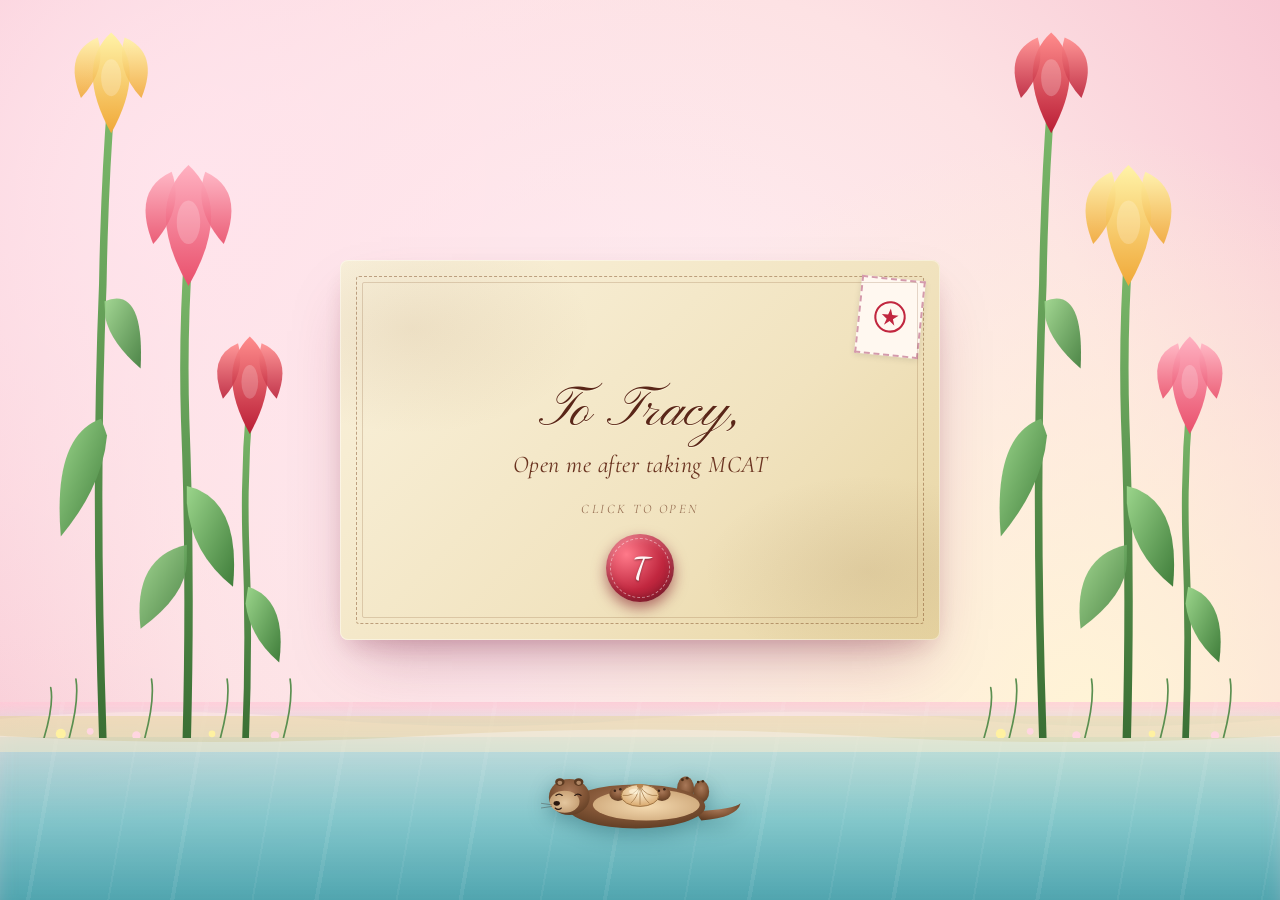
==== commit de4163af: "Refactored" ====
--- a/letter.html
+++ b/letter.html
@@ -1,805 +1,34 @@
 <!DOCTYPE html>
 <html lang="en">
 <head>
-<meta charset="UTF-8" />
-<meta name="viewport" content="width=device-width, initial-scale=1.0" />
-<title>Top Secret for Travy Gravy</title>
-
-<link rel="preconnect" href="https://fonts.googleapis.com">
-<link rel="preconnect" href="https://fonts.gstatic.com" crossorigin>
-<link href="https://fonts.googleapis.com/css2?family=Dancing+Script:wght@500;700&family=Cormorant+Garamond:ital,wght@0,400;0,500;0,600;1,400&family=Caveat:wght@400;600&family=IM+Fell+English:ital@0;1&family=Pinyon+Script&display=swap" rel="stylesheet">
-
-<style>
-  /* ---------- Base / Scene ---------- */
-  * { box-sizing: border-box; margin: 0; padding: 0; }
-
-  html, body {
-    width: 100%;
-    min-height: 100vh;
-    overflow-x: hidden;
-  }
-
-  body {
-    font-family: 'Cormorant Garamond', serif;
-    background:
-      radial-gradient(circle at 15% 20%, #ffe4ec 0%, transparent 45%),
-      radial-gradient(circle at 85% 80%, #fff4d6 0%, transparent 45%),
-      radial-gradient(circle at 50% 50%, #fff0f5 0%, #fde2e4 60%, #f8c8d4 100%);
-    background-attachment: fixed;
-    display: flex;
-    align-items: center;
-    justify-content: center;
-    padding: 40px 20px;
-    position: relative;
-  }
-
-  /* Floating petals in the background */
-  .petal {
-    position: fixed;
-    top: -20px;
-    width: 14px;
-    height: 14px;
-    background: radial-gradient(circle at 30% 30%, #ffd1dc, #f48fb1);
-    border-radius: 60% 40% 50% 50% / 60% 60% 40% 40%;
-    opacity: 0.6;
-    animation: fall linear infinite;
-    pointer-events: none;
-    z-index: 0;
-  }
-  @keyframes fall {
-    0%   { transform: translateY(-10vh) translateX(0) rotate(0deg); opacity: 0; }
-    10%  { opacity: 0.7; }
-    100% { transform: translateY(110vh) translateX(40px) rotate(360deg); opacity: 0; }
-  }
-
-  /* ---------- Stage (holds tulips + envelope) ---------- */
-  .stage {
-    position: relative;
-    width: 100%;
-    max-width: 1100px;
-    display: flex;
-    align-items: center;
-    justify-content: center;
-    min-height: 90vh;
-    z-index: 1;
-  }
-
-  /* ---------- Water (pond at the bottom) ---------- */
-  .water {
-    position: fixed;
-    left: 0; right: 0; bottom: 0;
-    height: 22vh;
-    z-index: 1;
-    pointer-events: none;
-    overflow: hidden;
-    background:
-      /* sunset/sky pink reflection at the very top of the water */
-      linear-gradient(180deg,
-        rgba(255, 200, 215, 0.55) 0%,
-        rgba(220, 215, 220, 0.55) 8%,
-        rgba(170, 215, 215, 0.75) 22%,
-        rgba(120, 195, 200, 0.92) 60%,
-        rgba(80,  165, 175, 1)   100%);
-    box-shadow: inset 0 14px 24px -10px rgba(255, 200, 215, 0.55);
-  }
-  /* Shimmer streaks on the water */
-  .water::before {
-    content: "";
-    position: absolute;
-    inset: 0;
-    background:
-      repeating-linear-gradient(
-        100deg,
-        transparent 0 60px,
-        rgba(255, 255, 255, 0.07) 60px 64px,
-        transparent 64px 140px,
-        rgba(255, 255, 255, 0.05) 140px 142px
-      );
-    mix-blend-mode: screen;
-    animation: shimmer 9s linear infinite;
-  }
-  @keyframes shimmer {
-    from { transform: translateX(0); }
-    to   { transform: translateX(-140px); }
-  }
-
-  /* The wavy water surface line */
-  .wave {
-    position: absolute;
-    top: -1px;
-    left: 0;
-    width: 200%;
-    height: 36px;
-    animation: waveMove 11s linear infinite;
-  }
-  .wave.back {
-    top: 14px;
-    opacity: 0.55;
-    animation-duration: 16s;
-    animation-direction: reverse;
-  }
-  @keyframes waveMove {
-    from { transform: translateX(0); }
-    to   { transform: translateX(-50%); }
-  }
-
-  /* Sea otter floating */
-  .otter {
-    position: absolute;
-    bottom: 28%;
-    left: 50%;
-    width: 220px;
-    height: auto;
-    transform: translateX(-50%);
-    animation: bob 4s ease-in-out infinite alternate;
-    filter: drop-shadow(0 6px 10px rgba(0, 60, 75, 0.35));
-  }
-  @keyframes bob {
-    from { transform: translate(-52%, -2px) rotate(-3deg); }
-    to   { transform: translate(-48%, 6px) rotate(3deg); }
-  }
-  /* Water ripples under the otter */
-  .ripples {
-    position: absolute;
-    bottom: 18%;
-    left: 50%;
-    width: 260px;
-    height: 36px;
-    transform: translateX(-50%);
-    pointer-events: none;
-  }
-  .ripples::before, .ripples::after {
-    content: "";
-    position: absolute;
-    left: 50%; top: 50%;
-    width: 100%; height: 100%;
-    border: 1.5px solid rgba(255, 255, 255, 0.55);
-    border-radius: 50%;
-    transform: translate(-50%, -50%) scale(0.4);
-    opacity: 0;
-    animation: ripple 4.5s ease-out infinite;
-  }
-  .ripples::after { animation-delay: 2.2s; }
-  @keyframes ripple {
-    0%   { transform: translate(-50%, -50%) scale(0.3); opacity: 0; }
-    20%  { opacity: 0.7; }
-    100% { transform: translate(-50%, -50%) scale(1.4); opacity: 0; }
-  }
-
-  /* Tulips anchored above the waterline, stems reaching upward */
-  .tulip-left, .tulip-right {
-    position: fixed;
-    bottom: 18vh;   /* sit on the shore, just above the water */
-    width: 340px;
-    height: 84vh;
-    z-index: 2;
-    pointer-events: none;
-    transform-origin: 50% 100%;
-    animation: sway 6s ease-in-out infinite alternate;
-  }
-  .tulip-left  { left: 0; }
-  .tulip-right { right: 0; transform-origin: 50% 100%; animation-name: sway-right; animation-delay: -3s; }
-
-  @keyframes sway {
-    from { transform: rotate(-1.5deg); }
-    to   { transform: rotate(1.5deg); }
-  }
-  @keyframes sway-right {
-    from { transform: scaleX(-1) rotate(-1.5deg); }
-    to   { transform: scaleX(-1) rotate(1.5deg); }
-  }
-
-  /* ---------- Envelope wrapper ---------- */
-  .envelope-wrap {
-    perspective: 1600px;
-    margin: 0 30px;
-    position: relative;
-  }
-
-  .envelope {
-    position: relative;
-    width: 600px;
-    height: 380px;
-    transform-style: preserve-3d;
-    transition: transform 1.1s cubic-bezier(.68,-0.2,.27,1.2);
-    cursor: pointer;
-  }
-
-  .envelope.flipped {
-    transform: rotateY(180deg);
-  }
-
-  .face {
-    position: absolute;
-    inset: 0;
-    border-radius: 8px;
-    backface-visibility: hidden;
-    -webkit-backface-visibility: hidden;
-    box-shadow:
-      0 30px 60px -20px rgba(120, 30, 60, 0.35),
-      0 12px 25px -10px rgba(120, 30, 60, 0.25),
-      inset 0 0 0 1px rgba(255,255,255,0.4);
-  }
-
-  /* ---------- Front of envelope ---------- */
-  .front {
-    background:
-      radial-gradient(ellipse at 12% 18%, rgba(140, 90, 40, 0.10) 0%, transparent 24%),
-      radial-gradient(ellipse at 88% 82%, rgba(110, 70, 30, 0.10) 0%, transparent 22%),
-      linear-gradient(135deg, #faf2dd 0%, #f1e3bf 60%, #e7d4a1 100%);
-    display: flex;
-    flex-direction: column;
-    align-items: center;
-    justify-content: center;
-    overflow: hidden;
-    transition: transform .35s ease, box-shadow .35s ease;
-  }
-  .envelope:not(.flipped):hover .front {
-    transform: translateY(-6px);
-    box-shadow:
-      0 40px 70px -20px rgba(70, 40, 20, 0.55),
-      0 18px 30px -10px rgba(70, 40, 20, 0.4),
-      0 0 0 2px rgba(220, 190, 130, 0.7);
-  }
-
-  /* Decorative paper-edge lines */
-  .front::before {
-    content: "";
-    position: absolute;
-    inset: 16px;
-    border: 1px dashed rgba(120, 70, 30, 0.45);
-    border-radius: 3px;
-    pointer-events: none;
-  }
-  .front::after {
-    content: "";
-    position: absolute;
-    inset: 22px;
-    border: 1px solid rgba(120, 70, 30, 0.2);
-    border-radius: 2px;
-    pointer-events: none;
-  }
-
-  .front .to {
-    font-family: 'Pinyon Script', 'Dancing Script', cursive;
-    font-size: 56px;
-    color: #5a2618;
-    margin-bottom: 10px;
-    text-shadow: 0 1px 0 rgba(255,245,220,0.7);
-    line-height: 1;
-  }
-  .front .open-after {
-    font-family: 'IM Fell English', 'Cormorant Garamond', serif;
-    font-style: italic;
-    font-size: 24px;
-    color: #6a3320;
-    letter-spacing: 0.5px;
-  }
-  .front .hint {
-    margin-top: 22px;
-    font-family: 'IM Fell English', serif;
-    font-style: italic;
-    font-size: 13px;
-    color: #7a4a30;
-    opacity: 0.75;
-    letter-spacing: 2.5px;
-    text-transform: uppercase;
-  }
-
-  /* Wax seal */
-  .wax-seal {
-    position: absolute;
-    bottom: 38px;
-    left: 50%;
-    transform: translateX(-50%);
-    width: 68px;
-    height: 68px;
-    border-radius: 50%;
-    background:
-      radial-gradient(circle at 30% 30%, #ff7a8a 0%, #c1273f 55%, #7d1024 100%);
-    box-shadow:
-      0 6px 14px rgba(125, 16, 36, 0.55),
-      inset 0 -4px 8px rgba(0,0,0,0.25),
-      inset 0 4px 8px rgba(255,255,255,0.25);
-    display: flex;
-    align-items: center;
-    justify-content: center;
-    font-family: 'Dancing Script', cursive;
-    color: #fff5f5;
-    font-size: 30px;
-    font-weight: 700;
-    text-shadow: 0 1px 2px rgba(0,0,0,0.4);
-  }
-  .wax-seal::before {
-    content: "";
-    position: absolute;
-    inset: 4px;
-    border-radius: 50%;
-    border: 1px dashed rgba(255, 245, 245, 0.5);
-  }
-
-  /* Corner stamp */
-  .stamp {
-    position: absolute;
-    top: 18px;
-    right: 18px;
-    width: 64px;
-    height: 78px;
-    background: #fff8f0;
-    border: 2px dashed #d49aab;
-    display: flex;
-    align-items: center;
-    justify-content: center;
-    transform: rotate(6deg);
-    box-shadow: 0 2px 6px rgba(0,0,0,0.1);
-  }
-  .stamp svg { width: 70%; height: 70%; }
-
-  /* ---------- Back of envelope (flap side) ---------- */
-  .back {
-    background: linear-gradient(135deg, #f5e6c2 0%, #e6d29a 100%);
-    transform: rotateY(180deg);
-    overflow: visible;
-  }
-  /* Bottom body of envelope */
-  .back .body {
-    position: absolute;
-    inset: 0;
-    background: linear-gradient(135deg, #efdca8 0%, #d9bf80 100%);
-    border-radius: 8px;
-    z-index: 1;
-  }
-  /* Side folds for realism */
-  .back .body::before,
-  .back .body::after {
-    content: "";
-    position: absolute;
-    top: 0; bottom: 0;
-    width: 50%;
-    background: linear-gradient(135deg, transparent 50%, rgba(0,0,0,0.05) 50%);
-  }
-  .back .body::before { left: 0;  border-right: 1px solid rgba(255,255,255,0.4); }
-  .back .body::after  { right: 0; transform: scaleX(-1); border-right: 1px solid rgba(255,255,255,0.4); }
-
-  /* The triangular flap */
-  .flap {
-    position: absolute;
-    top: 0; left: 0;
-    width: 100%;
-    height: 70%;
-    background: linear-gradient(180deg, #ecd9a4 0%, #d4b677 100%);
-    clip-path: polygon(0 0, 100% 0, 50% 100%);
-    transform-origin: top center;
-    transition: transform 1s cubic-bezier(.68,-0.05,.27,1.1);
-    z-index: 5;
-    box-shadow: 0 4px 10px rgba(60,40,20,0.18);
-  }
-  .envelope.open .flap {
-    transform: rotateX(180deg);
-  }
-
-  /* Front "lip" of envelope pocket (in front of the letter) */
-  .pocket {
-    position: absolute;
-    bottom: 0; left: 0;
-    width: 100%;
-    height: 55%;
-    background: linear-gradient(180deg, #d4b677 0%, #b8985a 100%);
-    clip-path: polygon(0 30%, 100% 30%, 100% 100%, 0 100%);
-    z-index: 7;
-    border-radius: 0 0 8px 8px;
-    box-shadow: inset 0 4px 8px rgba(60,40,20,0.2);
-  }
-
-  /* ---------- Letter that slides up ---------- */
-  .letter {
-    position: absolute;
-    top: 12%;
-    left: 8%;
-    width: 84%;
-    height: 76%;
-    background:
-      repeating-linear-gradient(
-        to bottom,
-        transparent 0px,
-        transparent 26px,
-        rgba(180, 120, 140, 0.18) 27px
-      ),
-      linear-gradient(180deg, #fffdf6 0%, #fbf3e1 100%);
-    border-radius: 4px;
-    box-shadow: 0 6px 18px rgba(0,0,0,0.18);
-    z-index: 6;
-    transform: translateY(0) scale(0.96);
-    opacity: 0;
-    transition: opacity .4s ease;
-    overflow: hidden;
-    padding: 18px;
-  }
-  .letter::before {
-    content: "";
-    position: absolute;
-    left: 26px; top: 0; bottom: 0;
-    width: 1px;
-    background: rgba(200, 80, 110, 0.35);
-  }
-  .envelope.open .letter {
-    opacity: 1;
-  }
-
-  /* ---------- Full letter view (after opening) ---------- */
-  .letter-page {
-    position: fixed;
-    inset: 0;
-    display: flex;
-    align-items: safe center;
-    justify-content: safe center;
-    padding: 60px 20px 60px;
-    background: rgba(255, 240, 245, 0.55);
-    backdrop-filter: blur(6px);
-    -webkit-backdrop-filter: blur(6px);
-    opacity: 0;
-    pointer-events: none;
-    transition: opacity .6s ease;
-    z-index: 50;
-    overflow-y: auto;
-  }
-  .letter-page.visible {
-    opacity: 1;
-    pointer-events: auto;
-  }
-
-  .paper {
-    position: relative;
-    margin: auto;
-    width: min(780px, 94vw);
-    background:
-      /* subtle stains and aging blotches */
-      radial-gradient(ellipse at 10% 12%, rgba(140, 90, 40, 0.10) 0%, transparent 22%),
-      radial-gradient(ellipse at 88% 18%, rgba(140, 90, 40, 0.08) 0%, transparent 18%),
-      radial-gradient(ellipse at 20% 88%, rgba(110, 70, 30, 0.10) 0%, transparent 24%),
-      radial-gradient(ellipse at 92% 78%, rgba(110, 70, 30, 0.09) 0%, transparent 22%),
-      /* fibrous noise via tiny dots */
-      radial-gradient(circle at 12% 30%, rgba(120, 80, 40, 0.06) 0.5px, transparent 1px),
-      /* main parchment tone */
-      linear-gradient(180deg, #f5e6c4 0%, #ecd8a9 50%, #e6cf9a 100%);
-    padding: 72px 64px 80px;
-    border-radius: 4px;
-    box-shadow:
-      0 40px 80px -30px rgba(70, 40, 20, 0.55),
-      0 15px 30px -10px rgba(70, 40, 20, 0.35),
-      inset 0 0 60px rgba(120, 70, 30, 0.18),
-      inset 0 0 0 1px rgba(140, 90, 40, 0.25);
-    transform: translateY(40px) scale(0.95);
-    transition: transform .8s cubic-bezier(.2,.8,.2,1) .2s;
-    overflow: hidden;
-    /* deckled, uneven vintage edge */
-    clip-path: polygon(
-      0% 1.2%, 2% 0%, 8% 0.6%, 16% 0.2%, 24% 0.8%, 34% 0%, 44% 0.6%,
-      54% 0.1%, 64% 0.7%, 74% 0.2%, 84% 0.8%, 92% 0.3%, 98% 0.9%, 100% 0%,
-      99.4% 8%, 100% 18%, 99.2% 28%, 99.8% 40%, 99.3% 52%, 99.9% 64%,
-      99.2% 76%, 99.8% 86%, 99.4% 94%, 100% 100%,
-      94% 99.4%, 86% 99.9%, 76% 99.3%, 66% 99.8%, 56% 99.2%, 46% 99.9%,
-      36% 99.3%, 26% 99.8%, 16% 99.2%, 8% 99.9%, 2% 99.4%, 0% 100%,
-      0.6% 92%, 0.2% 82%, 0.8% 70%, 0.1% 58%, 0.7% 46%, 0.2% 34%,
-      0.8% 22%, 0.3% 12%
-    );
-  }
-  .letter-page.visible .paper {
-    transform: translateY(0) scale(1);
-  }
-
-  /* Inner decorative double-line border (old-fashioned frame) */
-  .paper::before {
-    content: "";
-    position: absolute;
-    inset: 26px;
-    border: 1px solid rgba(120, 70, 30, 0.45);
-    border-radius: 2px;
-    pointer-events: none;
-  }
-  .paper::after {
-    content: "";
-    position: absolute;
-    inset: 32px;
-    border: 1px solid rgba(120, 70, 30, 0.28);
-    border-radius: 2px;
-    pointer-events: none;
-  }
-
-  /* Decorative ornament above title */
-  .ornament {
-    text-align: center;
-    color: #7a3a22;
-    font-family: 'IM Fell English', serif;
-    font-size: 28px;
-    letter-spacing: 8px;
-    margin-bottom: 8px;
-    opacity: 0.7;
-  }
-
-  .paper h1 {
-    font-family: 'Pinyon Script', 'Dancing Script', cursive;
-    font-size: 58px;
-    color: #5a2618;
-    text-align: center;
-    margin-bottom: 28px;
-    font-weight: 400;
-    line-height: 1.1;
-    text-shadow: 0 1px 0 rgba(255, 240, 200, 0.6);
-  }
-  /* Flourish under the title */
-  .paper h1::after {
-    content: "❦";
-    display: block;
-    font-family: 'IM Fell English', serif;
-    font-size: 22px;
-    color: #7a3a22;
-    margin-top: 10px;
-    opacity: 0.8;
-  }
-
-  .paper .body {
-    font-family: 'IM Fell English', 'Cormorant Garamond', serif;
-    font-size: 19px;
-    line-height: 1.95;
-    color: #3a2418;
-    white-space: pre-wrap;
-    text-align: left;
-  }
-
-  /* ---------- Polaroid ---------- */
-  .polaroid {
-    display: block;
-    width: 240px;
-    margin: 36px auto 12px;
-    background: #fbf6ec;
-    padding: 14px 14px 0;
-    box-shadow:
-      0 12px 25px -8px rgba(60, 30, 10, 0.35),
-      0 4px 10px rgba(60, 30, 10, 0.2);
-    transform: rotate(-3deg);
-    transition: transform .4s ease;
-    border: 1px solid rgba(120, 80, 40, 0.15);
-  }
-  .polaroid:hover { transform: rotate(-1deg) scale(1.02); }
-
-  .polaroid .photo {
-    width: 100%;
-    height: 240px;
-    background:
-      linear-gradient(135deg, #ffe1ea 0%, #ffd0c2 100%);
-    display: flex;
-    align-items: center;
-    justify-content: center;
-    overflow: hidden;
-  }
-  .polaroid .photo img {
-    width: 100%;
-    height: 100%;
-    object-fit: cover;
-    display: block;
-  }
-  .polaroid .photo .placeholder {
-    font-family: 'Caveat', cursive;
-    color: #b67a8a;
-    font-size: 18px;
-    text-align: center;
-    padding: 12px;
-  }
-
-  .polaroid .caption {
-    font-family: 'Caveat', cursive;
-    font-size: 22px;
-    color: #5e3742;
-    text-align: center;
-    padding: 14px 6px 18px;
-  }
-
-  /* Signature line */
-  .signature {
-    margin-top: 36px;
-    font-family: 'Pinyon Script', 'Dancing Script', cursive;
-    font-size: 38px;
-    color: #5a2618;
-    text-align: right;
-    line-height: 1.2;
-  }
-  .signature .yours {
-    display: block;
-    font-family: 'IM Fell English', serif;
-    font-style: italic;
-    font-size: 18px;
-    color: #5a3320;
-    margin-bottom: 4px;
-    text-align: right;
-  }
-
-  /* Close button on letter view */
-  .close-btn {
-    position: fixed;
-    top: 22px;
-    right: 22px;
-    background: rgba(255,255,255,0.85);
-    border: 1px solid rgba(180, 60, 90, 0.3);
-    color: #8a2a44;
-    width: 42px;
-    height: 42px;
-    border-radius: 50%;
-    cursor: pointer;
-    font-size: 22px;
-    font-family: 'Cormorant Garamond', serif;
-    line-height: 1;
-    display: flex;
-    align-items: center;
-    justify-content: center;
-    box-shadow: 0 6px 16px rgba(0,0,0,0.15);
-    transition: transform .2s ease, background .2s ease;
-    z-index: 60;
-  }
-  .close-btn:hover { transform: rotate(90deg); background: #fff; }
-
-  /* ---------- Tulip head wilt animation ---------- */
-  .tulip-head {
-    transition: rotate .5s ease, translate .5s ease, opacity .5s ease;
-  }
-  body.wilt .tulip-head {
-    animation: wilt 1.5s ease-in forwards;
-  }
-  @keyframes wilt {
-    0%   { translate: 0 0;     rotate: 0deg;   opacity: 1; }
-    30%  { translate: 0 6px;   rotate: 55deg;  opacity: 1; }
-    100% { translate: 0 110px; rotate: 140deg; opacity: 0; }
-  }
-
-  /* Falling petals on wilt */
-  .falling-petal {
-    position: fixed;
-    top: 30%;
-    width: 18px;
-    height: 18px;
-    border-radius: 60% 40% 70% 30% / 60% 60% 40% 40%;
-    z-index: 3;
-    pointer-events: none;
-    opacity: 0;
-    animation: petalFall 2s ease-in forwards;
-  }
-  @keyframes petalFall {
-    0%   { opacity: 0;   transform: translate(0, -20px) rotate(0deg); }
-    15%  { opacity: 0.95; }
-    100% { opacity: 0;   transform: translate(var(--dx, 60px), 70vh) rotate(540deg); }
-  }
-
-  /* ---------- Passcode modal ---------- */
-  .passcode-modal {
-    position: fixed;
-    inset: 0;
-    display: flex;
-    align-items: center;
-    justify-content: center;
-    z-index: 70;
-    opacity: 0;
-    pointer-events: none;
-    transition: opacity .4s ease;
-    background: rgba(40, 20, 30, 0.25);
-    backdrop-filter: blur(4px);
-    -webkit-backdrop-filter: blur(4px);
-  }
-  .passcode-modal.visible {
-    opacity: 1;
-    pointer-events: auto;
-  }
-  .passcode-card {
-    position: relative;
-    background:
-      radial-gradient(ellipse at 12% 18%, rgba(140, 90, 40, 0.10) 0%, transparent 24%),
-      radial-gradient(ellipse at 88% 82%, rgba(110, 70, 30, 0.10) 0%, transparent 22%),
-      linear-gradient(180deg, #faf2dd 0%, #f1e3bf 100%);
-    padding: 36px 44px 32px;
-    border-radius: 4px;
-    box-shadow:
-      0 30px 60px -20px rgba(70, 40, 20, 0.55),
-      0 12px 25px -10px rgba(70, 40, 20, 0.35),
-      inset 0 0 0 1px rgba(140, 90, 40, 0.3);
-    transform: translateY(20px) scale(0.96);
-    transition: transform .5s cubic-bezier(.2,.8,.2,1);
-    max-width: 92vw;
-  }
-  .passcode-modal.visible .passcode-card { transform: translateY(0) scale(1); }
-  .passcode-card::before {
-    content: "";
-    position: absolute;
-    inset: 10px;
-    border: 1px dashed rgba(120, 70, 30, 0.45);
-    border-radius: 3px;
-    pointer-events: none;
-  }
-  .passcode-label {
-    font-family: 'IM Fell English', serif;
-    font-style: italic;
-    font-size: 22px;
-    color: #5a2618;
-    text-align: center;
-    margin-bottom: 22px;
-    letter-spacing: 0.5px;
-  }
-  .passcode-boxes {
-    display: flex;
-    gap: 12px;
-    justify-content: center;
-  }
-  .passcode-box {
-    width: 56px;
-    height: 74px;
-    text-align: center;
-    font-family: 'Pinyon Script', 'Dancing Script', cursive;
-    font-size: 46px;
-    background: rgba(255, 250, 235, 0.7);
-    border: 1px solid rgba(120, 70, 30, 0.45);
-    border-radius: 4px;
-    color: #5a2618;
-    outline: none;
-    box-shadow: inset 0 2px 6px rgba(120, 70, 30, 0.12);
-    transition: border-color .2s ease, box-shadow .2s ease, transform .2s ease;
-    caret-color: #8a3a22;
-  }
-  .passcode-box:focus {
-    border-color: #c1273f;
-    box-shadow: 0 0 0 3px rgba(193, 39, 63, 0.18), inset 0 2px 6px rgba(120, 70, 30, 0.12);
-    transform: translateY(-1px);
-  }
-  .passcode-card.error .passcode-box {
-    border-color: #c1273f;
-    animation: shake .45s ease;
-  }
-  @keyframes shake {
-    0%, 100% { transform: translateX(0); }
-    20% { transform: translateX(-8px); }
-    40% { transform: translateX(8px); }
-    60% { transform: translateX(-6px); }
-    80% { transform: translateX(6px); }
-  }
-  .passcode-message {
-    text-align: center;
-    margin-top: 18px;
-    font-family: 'IM Fell English', serif;
-    font-style: italic;
-    font-size: 18px;
-    min-height: 24px;
-    letter-spacing: 1px;
-    color: #c1273f;
-    opacity: 0;
-    transition: opacity .25s ease;
-  }
-  .passcode-message.show { opacity: 1; }
-  .passcode-message.success { color: #4e7a3a; }
-
-  /* ---------- Responsive ---------- */
-  @media (max-width: 980px) {
-    .tulip-left, .tulip-right { width: 220px; }
-    .envelope { width: 460px; height: 300px; }
-    .front .to { font-size: 44px; }
-    .front .open-after { font-size: 20px; }
-  }
-  @media (max-width: 720px) {
-    .stage { flex-wrap: wrap; }
-    .tulip-left, .tulip-right { width: 140px; opacity: 0.85; }
-    .envelope { width: 340px; height: 230px; }
-    .front .to { font-size: 30px; }
-    .front .open-after { font-size: 18px; }
-    .wax-seal { width: 54px; height: 54px; font-size: 22px; bottom: 24px; }
-    .stamp { width: 50px; height: 60px; }
-    .paper { padding: 40px 28px 50px; }
-    .paper h1 { font-size: 38px; }
-    .paper .body { font-size: 17px; }
-  }
-</style>
+  <meta charset="UTF-8" />
+  <meta name="viewport" content="width=device-width, initial-scale=1.0" />
+  <title>Top Secret for Travy Gravy</title>
+
+  <!-- Google Fonts -->
+  <link rel="preconnect" href="https://fonts.googleapis.com">
+  <link rel="preconnect" href="https://fonts.gstatic.com" crossorigin>
+  <link href="https://fonts.googleapis.com/css2?family=Dancing+Script:wght@500;700&family=Cormorant+Garamond:ital,wght@0,400;0,500;0,600;1,400&family=Caveat:wght@400;600&family=IM+Fell+English:ital@0;1&family=Pinyon+Script&display=swap" rel="stylesheet">
+
+  <!-- Modular stylesheets — load order matters (base defines vars used later) -->
+  <link rel="stylesheet" href="styles/base.css">
+  <link rel="stylesheet" href="styles/scene.css">
+  <link rel="stylesheet" href="styles/envelope.css">
+  <link rel="stylesheet" href="styles/letter-page.css">
+  <link rel="stylesheet" href="styles/passcode.css">
 </head>
+
 <body>
 
-<!-- Floating petals -->
+<!-- ============================================================
+     Ambient layer — gently drifting petals across the page
+     ============================================================ -->
 <div id="petals"></div>
 
-<!-- ========== PASSCODE MODAL ========== -->
+
+<!-- ============================================================
+     Passcode modal (shown when the envelope is clicked)
+     ============================================================ -->
 <div class="passcode-modal" id="passcodeModal" aria-hidden="true">
   <div class="passcode-card" id="passcodeCard">
     <div class="passcode-label">Enter passcode to unseal</div>
@@ -813,80 +42,73 @@
   </div>
 </div>
 
-<!-- ========== POND / WATER LAYER ========== -->
+
+<!-- ============================================================
+     Pond at the bottom of the viewport — waves, shimmer,
+     ripples, and the floating sea otter.
+     ============================================================ -->
 <div class="water" aria-hidden="true">
 
-  <!-- Animated water surface waves -->
+  <!-- Wavy surface lines, layered for depth -->
   <svg class="wave" viewBox="0 0 1200 40" preserveAspectRatio="none" xmlns="http://www.w3.org/2000/svg">
-    <path d="M0 20
-             Q 75 4   150 20 T 300 20 T 450 20 T 600 20 T 750 20 T 900 20 T 1050 20 T 1200 20
-             L 1200 40 L 0 40 Z"
+    <path d="M0 20 Q 75 4 150 20 T 300 20 T 450 20 T 600 20 T 750 20 T 900 20 T 1050 20 T 1200 20 L 1200 40 L 0 40 Z"
           fill="rgba(255, 235, 230, 0.55)"/>
   </svg>
   <svg class="wave back" viewBox="0 0 1200 40" preserveAspectRatio="none" xmlns="http://www.w3.org/2000/svg">
-    <path d="M0 22
-             Q 100 8  200 22 T 400 22 T 600 22 T 800 22 T 1000 22 T 1200 22
-             L 1200 40 L 0 40 Z"
+    <path d="M0 22 Q 100 8 200 22 T 400 22 T 600 22 T 800 22 T 1000 22 T 1200 22 L 1200 40 L 0 40 Z"
           fill="rgba(255, 255, 255, 0.45)"/>
   </svg>
 
-  <!-- Ripples under the otter -->
+  <!-- Ripples expand from beneath the otter -->
   <div class="ripples" aria-hidden="true"></div>
 
-  <!-- ========== SEA OTTER (floating on back with a shell) ========== -->
+  <!-- Sea otter floating on its back with a scallop shell -->
   <svg class="otter" viewBox="0 0 280 130" xmlns="http://www.w3.org/2000/svg" aria-hidden="true">
     <defs>
       <radialGradient id="otterFur" cx="50%" cy="35%" r="70%">
-        <stop offset="0%"  stop-color="#a87858"/>
-        <stop offset="55%" stop-color="#825536"/>
+        <stop offset="0%"   stop-color="#a87858"/>
+        <stop offset="55%"  stop-color="#825536"/>
         <stop offset="100%" stop-color="#5d3b22"/>
       </radialGradient>
       <radialGradient id="otterBelly" cx="50%" cy="55%" r="60%">
-        <stop offset="0%"  stop-color="#f4dab0"/>
+        <stop offset="0%"   stop-color="#f4dab0"/>
         <stop offset="100%" stop-color="#cda678"/>
       </radialGradient>
       <radialGradient id="shellGrad" cx="50%" cy="35%" r="65%">
-        <stop offset="0%"  stop-color="#fff3d8"/>
+        <stop offset="0%"   stop-color="#fff3d8"/>
         <stop offset="100%" stop-color="#d9a86c"/>
       </radialGradient>
     </defs>
 
-    <!-- Tail extending to the right (behind body) -->
+    <!-- Tail trailing right (behind body) -->
     <path d="M210 88 Q 260 86 268 78 Q 264 96 218 100 Z" fill="url(#otterFur)"/>
 
     <!-- Hind feet sticking up -->
     <ellipse cx="198" cy="60" rx="11" ry="16" fill="url(#otterFur)"/>
     <ellipse cx="218" cy="63" rx="10" ry="14" fill="url(#otterFur)"/>
-    <!-- Toe pads -->
     <circle cx="194" cy="48" r="1.8" fill="#4a2e18"/>
     <circle cx="200" cy="46" r="1.8" fill="#4a2e18"/>
     <circle cx="214" cy="51" r="1.6" fill="#4a2e18"/>
     <circle cx="220" cy="50" r="1.6" fill="#4a2e18"/>
 
-    <!-- Body (lying on back) -->
+    <!-- Body (lying on back) with cream belly -->
     <ellipse cx="135" cy="82" rx="88" ry="28" fill="url(#otterFur)"/>
-
-    <!-- Belly highlight (cream tummy) -->
     <ellipse cx="148" cy="80" rx="68" ry="20" fill="url(#otterBelly)"/>
 
-    <!-- Head -->
+    <!-- Head + cheek patch -->
     <ellipse cx="50" cy="70" rx="26" ry="23" fill="url(#otterFur)"/>
-    <!-- Lighter cheek/muzzle patch -->
     <ellipse cx="44" cy="76" rx="19" ry="14" fill="url(#otterBelly)" opacity="0.85"/>
 
     <!-- Ears -->
-    <ellipse cx="38" cy="51" rx="6" ry="5" fill="#5d3b22"/>
-    <ellipse cx="62" cy="51" rx="6" ry="5" fill="#5d3b22"/>
+    <ellipse cx="38" cy="51" rx="6" ry="5"   fill="#5d3b22"/>
+    <ellipse cx="62" cy="51" rx="6" ry="5"   fill="#5d3b22"/>
     <ellipse cx="38" cy="52" rx="3" ry="2.6" fill="#b08866"/>
     <ellipse cx="62" cy="52" rx="3" ry="2.6" fill="#b08866"/>
 
-    <!-- Closed peaceful eyes -->
+    <!-- Peaceful closed eyes, nose, smile -->
     <path d="M33 68 q4 -3.5 8 0" stroke="#2a1810" stroke-width="1.6" fill="none" stroke-linecap="round"/>
     <path d="M57 68 q4 -3.5 8 0" stroke="#2a1810" stroke-width="1.6" fill="none" stroke-linecap="round"/>
-
-    <!-- Nose -->
     <ellipse cx="34" cy="78" rx="4" ry="3" fill="#2a1810"/>
-    <!-- Smile -->
     <path d="M32 84 q4 3.5 8 0" stroke="#2a1810" stroke-width="1.3" fill="none" stroke-linecap="round"/>
 
     <!-- Whiskers -->
@@ -896,110 +118,94 @@
     <!-- Paws holding the shell -->
     <ellipse cx="112" cy="66" rx="11" ry="9" fill="url(#otterFur)"/>
     <ellipse cx="168" cy="66" rx="11" ry="9" fill="url(#otterFur)"/>
-    <!-- Paw pads -->
     <circle cx="108" cy="62" r="1.6" fill="#3a2418"/>
     <circle cx="115" cy="60" r="1.6" fill="#3a2418"/>
     <circle cx="164" cy="62" r="1.6" fill="#3a2418"/>
     <circle cx="171" cy="60" r="1.6" fill="#3a2418"/>
 
-    <!-- Shell on the belly -->
+    <!-- Scallop shell resting on the belly -->
     <g transform="translate(140 66)">
       <ellipse cx="0" cy="2" rx="24" ry="14" fill="url(#shellGrad)" stroke="#9c7242" stroke-width="1.2"/>
-      <!-- Scallop ridges fanning out from the hinge -->
       <path d="M0 -10 Q -8 4 -22 2"  stroke="#9c7242" stroke-width="0.9" fill="none"/>
       <path d="M0 -10 Q -4 6 -12 12" stroke="#9c7242" stroke-width="0.9" fill="none"/>
       <path d="M0 -10 Q  0 6   0 14" stroke="#9c7242" stroke-width="0.9" fill="none"/>
       <path d="M0 -10 Q  4 6  12 12" stroke="#9c7242" stroke-width="0.9" fill="none"/>
       <path d="M0 -10 Q  8 4  22 2"  stroke="#9c7242" stroke-width="0.9" fill="none"/>
-      <!-- Hinge bump at the top -->
       <ellipse cx="0" cy="-10" rx="4" ry="2.5" fill="#b8854f"/>
-      <!-- Highlight -->
       <ellipse cx="-7" cy="-3" rx="7" ry="3.5" fill="#fff7e0" opacity="0.55"/>
     </g>
   </svg>
 </div>
 
+
+<!-- ============================================================
+     Main stage — tulips flanking the centered envelope.
+     The .tulip-head groups inside each SVG are targeted by the
+     wilt animation when the wrong passcode is entered.
+     ============================================================ -->
 <div class="stage">
 
-  <!-- ========== LEFT TULIPS — anchored at bottom, very tall ========== -->
+  <!-- ---------- LEFT TULIPS (yellow, pink, red) ---------- -->
   <svg class="tulip-left" viewBox="0 0 300 900" preserveAspectRatio="xMidYMax meet" xmlns="http://www.w3.org/2000/svg" aria-hidden="true">
     <defs>
-      <linearGradient id="petalPink" x1="0" y1="0" x2="0" y2="1">
-        <stop offset="0%" stop-color="#ffb1c1"/>
-        <stop offset="100%" stop-color="#e94f6b"/>
-      </linearGradient>
-      <linearGradient id="petalRed" x1="0" y1="0" x2="0" y2="1">
-        <stop offset="0%" stop-color="#ff8c8c"/>
-        <stop offset="100%" stop-color="#b91d35"/>
-      </linearGradient>
-      <linearGradient id="petalYellow" x1="0" y1="0" x2="0" y2="1">
-        <stop offset="0%" stop-color="#fff3a8"/>
-        <stop offset="100%" stop-color="#f0a838"/>
-      </linearGradient>
-      <linearGradient id="stemGrad" x1="0" y1="0" x2="0" y2="1">
-        <stop offset="0%" stop-color="#7cb96b"/>
-        <stop offset="100%" stop-color="#3a6f34"/>
-      </linearGradient>
-      <linearGradient id="leafGrad" x1="0" y1="0" x2="1" y2="1">
-        <stop offset="0%" stop-color="#9bd58b"/>
-        <stop offset="100%" stop-color="#3f7d3a"/>
-      </linearGradient>
+      <linearGradient id="petalPink"   x1="0" y1="0" x2="0" y2="1"><stop offset="0%" stop-color="#ffb1c1"/><stop offset="100%" stop-color="#e94f6b"/></linearGradient>
+      <linearGradient id="petalRed"    x1="0" y1="0" x2="0" y2="1"><stop offset="0%" stop-color="#ff8c8c"/><stop offset="100%" stop-color="#b91d35"/></linearGradient>
+      <linearGradient id="petalYellow" x1="0" y1="0" x2="0" y2="1"><stop offset="0%" stop-color="#fff3a8"/><stop offset="100%" stop-color="#f0a838"/></linearGradient>
+      <linearGradient id="stemGrad"    x1="0" y1="0" x2="0" y2="1"><stop offset="0%" stop-color="#7cb96b"/><stop offset="100%" stop-color="#3a6f34"/></linearGradient>
+      <linearGradient id="leafGrad"    x1="0" y1="0" x2="1" y2="1"><stop offset="0%" stop-color="#9bd58b"/><stop offset="100%" stop-color="#3f7d3a"/></linearGradient>
     </defs>
 
-    <!-- TALL background tulip (yellow) — stems from bottom (y=900), head near top -->
+    <!-- Tall background tulip (yellow) -->
     <path d="M70 900 Q60 600 70 360 Q72 240 80 140" stroke="url(#stemGrad)" stroke-width="9" fill="none" stroke-linecap="round"/>
-    <!-- Long sweeping leaf -->
     <path d="M68 520 Q10 540 20 660 Q70 600 75 540 Z" fill="url(#leafGrad)"/>
     <path d="M72 380 Q120 360 115 460 Q80 430 73 400 Z" fill="url(#leafGrad)" opacity="0.92"/>
-    <!-- Big tulip head -->
     <g transform="translate(80 120)" class="tulip-head">
-      <path d="M0 60 Q-44 -20 0 -60 Q44 -20 0 60 Z" fill="url(#petalYellow)"/>
+      <path d="M0 60 Q-44 -20 0 -60 Q44 -20 0 60 Z"        fill="url(#petalYellow)"/>
       <path d="M-36 18 Q-58 -36 -16 -54 Q-4 -16 -36 18 Z" fill="url(#petalYellow)" opacity="0.88"/>
-      <path d="M36 18 Q58 -36 16 -54 Q4 -16 36 18 Z" fill="url(#petalYellow)" opacity="0.88"/>
+      <path d="M36 18 Q58 -36 16 -54 Q4 -16 36 18 Z"      fill="url(#petalYellow)" opacity="0.88"/>
       <ellipse cx="0" cy="-6" rx="12" ry="22" fill="#fff" opacity="0.22"/>
     </g>
 
-    <!-- MID-HEIGHT tulip (pink) -->
+    <!-- Mid-height tulip (pink) -->
     <path d="M170 900 Q175 700 168 520 Q165 420 172 320" stroke="url(#stemGrad)" stroke-width="10" fill="none" stroke-linecap="round"/>
     <path d="M170 600 Q235 615 225 720 Q175 680 170 620 Z" fill="url(#leafGrad)"/>
     <path d="M170 670 Q105 685 115 770 Q170 730 170 690 Z" fill="url(#leafGrad)" opacity="0.92"/>
-    <!-- Big pink tulip head -->
     <g transform="translate(172 290)" class="tulip-head">
-      <path d="M0 72 Q-54 -22 0 -72 Q54 -22 0 72 Z" fill="url(#petalPink)"/>
+      <path d="M0 72 Q-54 -22 0 -72 Q54 -22 0 72 Z"        fill="url(#petalPink)"/>
       <path d="M-42 22 Q-68 -42 -20 -64 Q-4 -20 -42 22 Z" fill="url(#petalPink)" opacity="0.9"/>
-      <path d="M42 22 Q68 -42 20 -64 Q4 -20 42 22 Z" fill="url(#petalPink)" opacity="0.9"/>
+      <path d="M42 22 Q68 -42 20 -64 Q4 -20 42 22 Z"      fill="url(#petalPink)" opacity="0.9"/>
       <ellipse cx="0" cy="-4" rx="14" ry="26" fill="#fff" opacity="0.2"/>
     </g>
 
-    <!-- SHORTER front tulip (red) -->
+    <!-- Shorter front tulip (red) -->
     <path d="M240 900 Q245 780 240 660 Q238 580 245 500" stroke="url(#stemGrad)" stroke-width="8" fill="none" stroke-linecap="round"/>
     <path d="M243 720 Q290 735 280 810 Q245 780 240 740 Z" fill="url(#leafGrad)"/>
     <g transform="translate(245 480)" class="tulip-head">
-      <path d="M0 58 Q-42 -18 0 -58 Q42 -18 0 58 Z" fill="url(#petalRed)"/>
+      <path d="M0 58 Q-42 -18 0 -58 Q42 -18 0 58 Z"        fill="url(#petalRed)"/>
       <path d="M-32 16 Q-52 -34 -14 -50 Q-4 -14 -32 16 Z" fill="url(#petalRed)" opacity="0.88"/>
-      <path d="M32 16 Q52 -34 14 -50 Q4 -14 32 16 Z" fill="url(#petalRed)" opacity="0.88"/>
+      <path d="M32 16 Q52 -34 14 -50 Q4 -14 32 16 Z"      fill="url(#petalRed)" opacity="0.88"/>
       <ellipse cx="0" cy="-4" rx="10" ry="20" fill="#fff" opacity="0.2"/>
     </g>
 
-    <!-- Tiny ground flowers along the bottom -->
+    <!-- Ground sprinkles + grass blades -->
     <circle cx="20"  cy="895" r="6" fill="#fff1a1"/>
     <circle cx="55"  cy="892" r="4" fill="#ffd6e1"/>
     <circle cx="110" cy="897" r="5" fill="#ffd6e1"/>
     <circle cx="200" cy="895" r="4" fill="#fff1a1"/>
     <circle cx="275" cy="897" r="5" fill="#ffd6e1"/>
-    <!-- Grass blades -->
-    <path d="M0 900 Q12 860 8 840" stroke="#5a8f50" stroke-width="2" fill="none" stroke-linecap="round"/>
-    <path d="M30 900 Q42 855 38 830" stroke="#5a8f50" stroke-width="2" fill="none" stroke-linecap="round"/>
+    <path d="M0 900 Q12 860 8 840"     stroke="#5a8f50" stroke-width="2" fill="none" stroke-linecap="round"/>
+    <path d="M30 900 Q42 855 38 830"   stroke="#5a8f50" stroke-width="2" fill="none" stroke-linecap="round"/>
     <path d="M120 900 Q132 855 128 830" stroke="#5a8f50" stroke-width="2" fill="none" stroke-linecap="round"/>
     <path d="M210 900 Q222 855 218 830" stroke="#5a8f50" stroke-width="2" fill="none" stroke-linecap="round"/>
     <path d="M285 900 Q297 855 293 830" stroke="#5a8f50" stroke-width="2" fill="none" stroke-linecap="round"/>
   </svg>
 
-  <!-- ========== ENVELOPE ========== -->
+
+  <!-- ---------- ENVELOPE ---------- -->
   <div class="envelope-wrap">
     <div class="envelope" id="envelope" role="button" tabindex="0" aria-label="Click to open letter">
 
-      <!-- FRONT -->
+      <!-- Front (visible at rest) -->
       <div class="face front">
         <div class="stamp" aria-hidden="true">
           <svg viewBox="0 0 40 40" xmlns="http://www.w3.org/2000/svg">
@@ -1015,15 +221,13 @@
         <div class="wax-seal" aria-hidden="true">T</div>
       </div>
 
-      <!-- BACK (flap side) -->
+      <!-- Back (visible after the 3D flip) -->
       <div class="face back">
         <div class="body"></div>
 
-        <!-- Letter that peeks out -->
+        <!-- Letter card peeking out before the full view loads -->
         <div class="letter">
-          <div style="font-family:'Dancing Script', cursive; font-size:28px; color:#8a2a44; text-align:center; margin-top:8px;">
-            ♡
-          </div>
+          <div class="heart">♡</div>
         </div>
 
         <div class="pocket"></div>
@@ -1032,71 +236,57 @@
     </div>
   </div>
 
-  <!-- ========== RIGHT TULIPS (mirrored via CSS) ========== -->
+
+  <!-- ---------- RIGHT TULIPS (mirrored, colors rotated: red, yellow, pink) ---------- -->
   <svg class="tulip-right" viewBox="0 0 300 900" preserveAspectRatio="xMidYMax meet" xmlns="http://www.w3.org/2000/svg" aria-hidden="true">
     <defs>
-      <linearGradient id="petalPink2" x1="0" y1="0" x2="0" y2="1">
-        <stop offset="0%" stop-color="#ffb1c1"/>
-        <stop offset="100%" stop-color="#e94f6b"/>
-      </linearGradient>
-      <linearGradient id="petalRed2" x1="0" y1="0" x2="0" y2="1">
-        <stop offset="0%" stop-color="#ff8c8c"/>
-        <stop offset="100%" stop-color="#b91d35"/>
-      </linearGradient>
-      <linearGradient id="petalYellow2" x1="0" y1="0" x2="0" y2="1">
-        <stop offset="0%" stop-color="#fff3a8"/>
-        <stop offset="100%" stop-color="#f0a838"/>
-      </linearGradient>
-      <linearGradient id="stemGrad2" x1="0" y1="0" x2="0" y2="1">
-        <stop offset="0%" stop-color="#7cb96b"/>
-        <stop offset="100%" stop-color="#3a6f34"/>
-      </linearGradient>
-      <linearGradient id="leafGrad2" x1="0" y1="0" x2="1" y2="1">
-        <stop offset="0%" stop-color="#9bd58b"/>
-        <stop offset="100%" stop-color="#3f7d3a"/>
-      </linearGradient>
+      <linearGradient id="petalPink2"   x1="0" y1="0" x2="0" y2="1"><stop offset="0%" stop-color="#ffb1c1"/><stop offset="100%" stop-color="#e94f6b"/></linearGradient>
+      <linearGradient id="petalRed2"    x1="0" y1="0" x2="0" y2="1"><stop offset="0%" stop-color="#ff8c8c"/><stop offset="100%" stop-color="#b91d35"/></linearGradient>
+      <linearGradient id="petalYellow2" x1="0" y1="0" x2="0" y2="1"><stop offset="0%" stop-color="#fff3a8"/><stop offset="100%" stop-color="#f0a838"/></linearGradient>
+      <linearGradient id="stemGrad2"    x1="0" y1="0" x2="0" y2="1"><stop offset="0%" stop-color="#7cb96b"/><stop offset="100%" stop-color="#3a6f34"/></linearGradient>
+      <linearGradient id="leafGrad2"    x1="0" y1="0" x2="1" y2="1"><stop offset="0%" stop-color="#9bd58b"/><stop offset="100%" stop-color="#3f7d3a"/></linearGradient>
     </defs>
 
-    <!-- TALL background tulip (red) -->
+    <!-- Tall background tulip (red) -->
     <path d="M70 900 Q60 600 70 360 Q72 240 80 140" stroke="url(#stemGrad2)" stroke-width="9" fill="none" stroke-linecap="round"/>
     <path d="M68 520 Q10 540 20 660 Q70 600 75 540 Z" fill="url(#leafGrad2)"/>
     <path d="M72 380 Q120 360 115 460 Q80 430 73 400 Z" fill="url(#leafGrad2)" opacity="0.92"/>
     <g transform="translate(80 120)" class="tulip-head">
-      <path d="M0 60 Q-44 -20 0 -60 Q44 -20 0 60 Z" fill="url(#petalRed2)"/>
+      <path d="M0 60 Q-44 -20 0 -60 Q44 -20 0 60 Z"        fill="url(#petalRed2)"/>
       <path d="M-36 18 Q-58 -36 -16 -54 Q-4 -16 -36 18 Z" fill="url(#petalRed2)" opacity="0.88"/>
-      <path d="M36 18 Q58 -36 16 -54 Q4 -16 36 18 Z" fill="url(#petalRed2)" opacity="0.88"/>
+      <path d="M36 18 Q58 -36 16 -54 Q4 -16 36 18 Z"      fill="url(#petalRed2)" opacity="0.88"/>
       <ellipse cx="0" cy="-6" rx="12" ry="22" fill="#fff" opacity="0.22"/>
     </g>
 
-    <!-- MID tulip (yellow) -->
+    <!-- Mid-height tulip (yellow) -->
     <path d="M170 900 Q175 700 168 520 Q165 420 172 320" stroke="url(#stemGrad2)" stroke-width="10" fill="none" stroke-linecap="round"/>
     <path d="M170 600 Q235 615 225 720 Q175 680 170 620 Z" fill="url(#leafGrad2)"/>
     <path d="M170 670 Q105 685 115 770 Q170 730 170 690 Z" fill="url(#leafGrad2)" opacity="0.92"/>
     <g transform="translate(172 290)" class="tulip-head">
-      <path d="M0 72 Q-54 -22 0 -72 Q54 -22 0 72 Z" fill="url(#petalYellow2)"/>
+      <path d="M0 72 Q-54 -22 0 -72 Q54 -22 0 72 Z"        fill="url(#petalYellow2)"/>
       <path d="M-42 22 Q-68 -42 -20 -64 Q-4 -20 -42 22 Z" fill="url(#petalYellow2)" opacity="0.9"/>
-      <path d="M42 22 Q68 -42 20 -64 Q4 -20 42 22 Z" fill="url(#petalYellow2)" opacity="0.9"/>
+      <path d="M42 22 Q68 -42 20 -64 Q4 -20 42 22 Z"      fill="url(#petalYellow2)" opacity="0.9"/>
       <ellipse cx="0" cy="-4" rx="14" ry="26" fill="#fff" opacity="0.2"/>
     </g>
 
-    <!-- SHORTER front tulip (pink) -->
+    <!-- Shorter front tulip (pink) -->
     <path d="M240 900 Q245 780 240 660 Q238 580 245 500" stroke="url(#stemGrad2)" stroke-width="8" fill="none" stroke-linecap="round"/>
     <path d="M243 720 Q290 735 280 810 Q245 780 240 740 Z" fill="url(#leafGrad2)"/>
     <g transform="translate(245 480)" class="tulip-head">
-      <path d="M0 58 Q-42 -18 0 -58 Q42 -18 0 58 Z" fill="url(#petalPink2)"/>
+      <path d="M0 58 Q-42 -18 0 -58 Q42 -18 0 58 Z"        fill="url(#petalPink2)"/>
       <path d="M-32 16 Q-52 -34 -14 -50 Q-4 -14 -32 16 Z" fill="url(#petalPink2)" opacity="0.88"/>
-      <path d="M32 16 Q52 -34 14 -50 Q4 -14 32 16 Z" fill="url(#petalPink2)" opacity="0.88"/>
+      <path d="M32 16 Q52 -34 14 -50 Q4 -14 32 16 Z"      fill="url(#petalPink2)" opacity="0.88"/>
       <ellipse cx="0" cy="-4" rx="10" ry="20" fill="#fff" opacity="0.2"/>
     </g>
 
-    <!-- Ground details -->
+    <!-- Ground sprinkles + grass blades -->
     <circle cx="20"  cy="895" r="6" fill="#fff1a1"/>
     <circle cx="55"  cy="892" r="4" fill="#ffd6e1"/>
     <circle cx="110" cy="897" r="5" fill="#ffd6e1"/>
     <circle cx="200" cy="895" r="4" fill="#fff1a1"/>
     <circle cx="275" cy="897" r="5" fill="#ffd6e1"/>
-    <path d="M0 900 Q12 860 8 840" stroke="#5a8f50" stroke-width="2" fill="none" stroke-linecap="round"/>
-    <path d="M30 900 Q42 855 38 830" stroke="#5a8f50" stroke-width="2" fill="none" stroke-linecap="round"/>
+    <path d="M0 900 Q12 860 8 840"     stroke="#5a8f50" stroke-width="2" fill="none" stroke-linecap="round"/>
+    <path d="M30 900 Q42 855 38 830"   stroke="#5a8f50" stroke-width="2" fill="none" stroke-linecap="round"/>
     <path d="M120 900 Q132 855 128 830" stroke="#5a8f50" stroke-width="2" fill="none" stroke-linecap="round"/>
     <path d="M210 900 Q222 855 218 830" stroke="#5a8f50" stroke-width="2" fill="none" stroke-linecap="round"/>
     <path d="M285 900 Q297 855 293 830" stroke="#5a8f50" stroke-width="2" fill="none" stroke-linecap="round"/>
@@ -1104,7 +294,11 @@
 
 </div>
 
-<!-- ========== FULL LETTER VIEW (revealed after opening) ========== -->
+
+<!-- ============================================================
+     Full letter view — revealed after the envelope opens.
+     EDIT markers below mark the parts safe to customize.
+     ============================================================ -->
 <div class="letter-page" id="letterPage" aria-hidden="true">
   <button class="close-btn" id="closeBtn" aria-label="Close letter">×</button>
 
@@ -1113,23 +307,23 @@
     <!-- EDIT: Letter body (opening salutation + content) -->
     <div class="body">Tracy,
 
-I'm so SOOOOOOOOOO incredibly proud of you. I know how tough studying for MCAT was for you with everything you sacrificed 
-this semester, and all the sleep you lost. I know sometimes it felt insane and not worth it, but you're done 
-now and I have no doubt that you crushed it, probably even scored over a 520. 
+I'm so SOOOOOOOOOO incredibly proud of you. I know how tough studying for MCAT was for you with everything you sacrificed
+this semester, and all the sleep you lost. I know sometimes it felt insane and not worth it, but you're done
+now and I have no doubt that you crushed it, probably even scored over a 520.
 
 You are amazing, hardworking, resillient, breathtaking, and so so so smart, you actually mog me. I'm so luck you have you in my life,
-and to have witnessed you complete a huge milestone, that you're gonna look back to once you become the best doctor I know 
-(and that way I won't ever need to go to a doctor again). 
-
-Now you get to go to Ireland!!!!! Eventhough I'm bummed I wont get to see you for almost another month, I'm 
-so excited for you, and jelous of all the places you'll get to visit, all the beer you're going to drink, and 
-OOOOOO MMMMMMMM GGGGGGGGGG THE FOOOD. You've most definetly earned this trip, and I hope you have the bestest time ever. 
-I need all the stories and the yap, I'm gonna be looking forward to that every night. 
-
-I would say I'm looking forward to the scenery in the pictures you take but I feel you'd lowkey ruin it 
-because the view would be nothing compared to you. 
-
-Again, I'm so proud of you! Everyone is! 
+and to have witnessed you complete a huge milestone, that you're gonna look back to once you become the best doctor I know
+(and that way I won't ever need to go to a doctor again).
+
+Now you get to go to Ireland!!!!! Eventhough I'm bummed I wont get to see you for almost another month, I'm
+so excited for you, and jelous of all the places you'll get to visit, all the beer you're going to drink, and
+OOOOOO MMMMMMMM GGGGGGGGGG THE FOOOD. You've most definetly earned this trip, and I hope you have the bestest time ever.
+I need all the stories and the yap, I'm gonna be looking forward to that every night.
+
+I would say I'm looking forward to the scenery in the pictures you take but I feel you'd lowkey ruin it
+because the view would be nothing compared to you.
+
+Again, I'm so proud of you! Everyone is!
 I love you so much, and I can't wait to see you and give you the biggest hug!
 
 </div>
@@ -1140,7 +334,7 @@
       PBJ
     </div>
 
-    <!-- ========== POLAROID ========== -->
+    <!-- Polaroid photo -->
     <figure class="polaroid">
       <div class="photo">
         <!-- EDIT: Add photo src here -->
@@ -1148,195 +342,21 @@
       </div>
       <figcaption class="caption">
         <!-- EDIT: Polaroid caption -->
-        Wharf Pt. 2 Incoming, perhaps gelato + movie on Wharf? 
+        Wharf Pt. 2 Incoming, perhaps gelato + movie on Wharf?
       </figcaption>
     </figure>
 
   </article>
 </div>
 
-<script>
-  // ---------- Petal generator ----------
-  (function makePetals() {
-    const container = document.getElementById('petals');
-    const count = 18;
-    for (let i = 0; i < count; i++) {
-      const p = document.createElement('div');
-      p.className = 'petal';
-      p.style.left = Math.random() * 100 + 'vw';
-      p.style.animationDuration = (8 + Math.random() * 10) + 's';
-      p.style.animationDelay = (-Math.random() * 12) + 's';
-      const scale = 0.6 + Math.random() * 1.1;
-      p.style.transform = `scale(${scale})`;
-      const hues = ['#ffd1dc', '#ffc1c1', '#fff1a1', '#ffe0b2'];
-      p.style.background = `radial-gradient(circle at 30% 30%, ${hues[i % hues.length]}, #f48fb1)`;
-      container.appendChild(p);
-    }
-  })();
-
-  // ---------- Open sequence ----------
-  const envelope   = document.getElementById('envelope');
-  const letterPage = document.getElementById('letterPage');
-  const closeBtn   = document.getElementById('closeBtn');
-  let opened = false;
-
-  function openSequence() {
-    if (opened) return;
-    opened = true;
-
-    // 1) Flip the envelope to reveal the back
-    envelope.classList.add('flipped');
-
-    // 2) After flip completes, open the flap upward
-    setTimeout(() => envelope.classList.add('open'), 1100);
-
-    // 3) After the flap is open, reveal the full letter view
-    setTimeout(() => {
-      letterPage.classList.add('visible');
-      letterPage.setAttribute('aria-hidden', 'false');
-    }, 2200);
-  }
-
-  function closeLetter() {
-    letterPage.classList.remove('visible');
-    letterPage.setAttribute('aria-hidden', 'true');
-    // Reset so user can replay
-    setTimeout(() => {
-      envelope.classList.remove('open');
-      setTimeout(() => {
-        envelope.classList.remove('flipped');
-        opened = false;
-      }, 400);
-    }, 500);
-  }
-
-  // ---------- Passcode gate ----------
-  const CORRECT_PASSCODE = '1207';
-  const passcodeModal   = document.getElementById('passcodeModal');
-  const passcodeCard    = document.getElementById('passcodeCard');
-  const passcodeMessage = document.getElementById('passcodeMessage');
-  const passcodeBoxes   = Array.from(passcodeModal.querySelectorAll('.passcode-box'));
-  let checking = false;
-
-  function showPasscodeModal() {
-    if (opened) return;
-    passcodeBoxes.forEach(b => b.value = '');
-    passcodeMessage.textContent = '';
-    passcodeMessage.className = 'passcode-message';
-    passcodeCard.classList.remove('error');
-    passcodeModal.classList.add('visible');
-    passcodeModal.setAttribute('aria-hidden', 'false');
-    setTimeout(() => passcodeBoxes[0].focus(), 250);
-  }
-
-  function hidePasscodeModal() {
-    passcodeModal.classList.remove('visible');
-    passcodeModal.setAttribute('aria-hidden', 'true');
-  }
-
-  function dropFallingPetals(count) {
-    const colors = ['#ffb1c1', '#e94f6b', '#ff8c8c', '#fff3a8', '#f0a838', '#ffd6e1'];
-    for (let i = 0; i < count; i++) {
-      const p = document.createElement('div');
-      p.className = 'falling-petal';
-      // Drop them roughly from the tulip head positions on both sides
-      const fromLeftSide = Math.random() < 0.5;
-      const baseX = fromLeftSide ? (10 + Math.random() * 18) : (72 + Math.random() * 18);
-      p.style.left = baseX + 'vw';
-      p.style.top  = (8 + Math.random() * 35) + 'vh';
-      p.style.background = `radial-gradient(circle at 30% 30%, #fff, ${colors[i % colors.length]})`;
-      p.style.setProperty('--dx', ((Math.random() - 0.5) * 180) + 'px');
-      p.style.animationDelay = (Math.random() * 0.4) + 's';
-      p.style.animationDuration = (1.6 + Math.random() * 1.2) + 's';
-      document.body.appendChild(p);
-      setTimeout(() => p.remove(), 3200);
-    }
-  }
-
-  function checkPasscode() {
-    if (checking) return;
-    const code = passcodeBoxes.map(b => b.value).join('');
-    if (code.length < 4) return;
-    checking = true;
-
-    if (code === CORRECT_PASSCODE) {
-      passcodeMessage.textContent = '♡  Welcome  ♡';
-      passcodeMessage.classList.add('show', 'success');
-      setTimeout(() => {
-        hidePasscodeModal();
-        openSequence();
-        checking = false;
-      }, 700);
-    } else {
-      passcodeCard.classList.add('error');
-      passcodeMessage.textContent = 'Incorrect';
-      passcodeMessage.classList.add('show');
-      document.body.classList.add('wilt');
-      dropFallingPetals(22);
-
-      setTimeout(() => {
-        // Reset for another try
-        document.body.classList.remove('wilt');
-        passcodeCard.classList.remove('error');
-        passcodeBoxes.forEach(b => b.value = '');
-        passcodeMessage.classList.remove('show');
-        setTimeout(() => { passcodeMessage.textContent = ''; }, 300);
-        passcodeBoxes[0].focus();
-        checking = false;
-      }, 1800);
-    }
-  }
-
-  passcodeBoxes.forEach((box, idx) => {
-    box.addEventListener('input', (e) => {
-      const v = (e.target.value || '').replace(/\D/g, '').slice(-1);
-      e.target.value = v;
-      passcodeMessage.classList.remove('show');
-      passcodeCard.classList.remove('error');
-      if (v && idx < passcodeBoxes.length - 1) {
-        passcodeBoxes[idx + 1].focus();
-      }
-      if (passcodeBoxes.every(b => b.value)) {
-        checkPasscode();
-      }
-    });
-    box.addEventListener('keydown', (e) => {
-      if (e.key === 'Backspace' && !box.value && idx > 0) {
-        passcodeBoxes[idx - 1].focus();
-        passcodeBoxes[idx - 1].value = '';
-        e.preventDefault();
-      }
-      if (e.key === 'ArrowLeft'  && idx > 0) passcodeBoxes[idx - 1].focus();
-      if (e.key === 'ArrowRight' && idx < passcodeBoxes.length - 1) passcodeBoxes[idx + 1].focus();
-      if (e.key === 'Enter') checkPasscode();
-    });
-  });
-
-  // Click envelope → show passcode (instead of opening directly)
-  envelope.addEventListener('click', showPasscodeModal);
-  envelope.addEventListener('keydown', (e) => {
-    if (e.key === 'Enter' || e.key === ' ') {
-      e.preventDefault();
-      showPasscodeModal();
-    }
-  });
-
-  closeBtn.addEventListener('click', closeLetter);
-  document.addEventListener('keydown', (e) => {
-    if (e.key === 'Escape') {
-      if (letterPage.classList.contains('visible')) {
-        closeLetter();
-      } else if (passcodeModal.classList.contains('visible')) {
-        hidePasscodeModal();
-      }
-    }
-  });
-
-  // Click outside the card dismisses the passcode prompt
-  passcodeModal.addEventListener('click', (e) => {
-    if (e.target === passcodeModal && !checking) hidePasscodeModal();
-  });
-</script>
+
+<!-- Modular scripts — load order matters:
+     1) ambient-petals.js — purely decorative, no deps
+     2) envelope.js       — defines window.Envelope (open/close API)
+     3) passcode.js       — consumes window.Envelope on correct entry -->
+<script src="scripts/ambient-petals.js"></script>
+<script src="scripts/envelope.js"></script>
+<script src="scripts/passcode.js"></script>
 
 </body>
 </html>
--- a/styles/base.css
+++ b/styles/base.css
@@ -0,0 +1,85 @@
+/* ============================================================
+   base.css — design tokens, reset, page background,
+              ambient petals, and the centering stage
+   ============================================================ */
+
+:root {
+  /* Paper & ink palette (vintage parchment) */
+  --paper-light: #faf2dd;
+  --paper-mid:   #f1e3bf;
+  --paper-dark:  #e7d4a1;
+  --paper-cream: #fbf6ec;
+
+  --ink-dark:    #5a2618;
+  --ink-mid:     #6a3320;
+  --ink-soft:    #7a4a30;
+  --ink-rust:    #7a3a22;
+
+  --frame:       rgba(120, 70, 30, 0.45);
+  --frame-soft:  rgba(120, 70, 30, 0.28);
+
+  --error:       #c1273f;
+  --success:     #4e7a3a;
+
+  --shadow-deep: rgba(70, 40, 20, 0.55);
+  --shadow-mid:  rgba(70, 40, 20, 0.35);
+
+  /* Typography */
+  --font-script: 'Pinyon Script', 'Dancing Script', cursive;
+  --font-serif:  'IM Fell English', 'Cormorant Garamond', serif;
+  --font-hand:   'Caveat', cursive;
+  --font-body:   'Cormorant Garamond', serif;
+}
+
+* { box-sizing: border-box; margin: 0; padding: 0; }
+
+html, body {
+  width: 100%;
+  min-height: 100vh;
+  overflow-x: hidden;
+}
+
+body {
+  font-family: var(--font-body);
+  background:
+    radial-gradient(circle at 15% 20%, #ffe4ec 0%, transparent 45%),
+    radial-gradient(circle at 85% 80%, #fff4d6 0%, transparent 45%),
+    radial-gradient(circle at 50% 50%, #fff0f5 0%, #fde2e4 60%, #f8c8d4 100%);
+  background-attachment: fixed;
+  display: flex;
+  align-items: center;
+  justify-content: center;
+  padding: 40px 20px;
+  position: relative;
+}
+
+/* ---------- Ambient falling petals (populated by ambient-petals.js) ---------- */
+.petal {
+  position: fixed;
+  top: -20px;
+  width: 14px;
+  height: 14px;
+  background: radial-gradient(circle at 30% 30%, #ffd1dc, #f48fb1);
+  border-radius: 60% 40% 50% 50% / 60% 60% 40% 40%;
+  opacity: 0.6;
+  animation: fall linear infinite;
+  pointer-events: none;
+  z-index: 0;
+}
+@keyframes fall {
+  0%   { transform: translateY(-10vh) translateX(0) rotate(0deg);   opacity: 0; }
+  10%  { opacity: 0.7; }
+  100% { transform: translateY(110vh) translateX(40px) rotate(360deg); opacity: 0; }
+}
+
+/* ---------- Stage — centers the envelope and tulips ---------- */
+.stage {
+  position: relative;
+  width: 100%;
+  max-width: 1100px;
+  display: flex;
+  align-items: center;
+  justify-content: center;
+  min-height: 90vh;
+  z-index: 1;
+}
--- a/styles/scene.css
+++ b/styles/scene.css
@@ -0,0 +1,156 @@
+/* ============================================================
+   scene.css — the pond, sea otter, ripples, and tulips.
+                Includes the wilt animation triggered on a
+                wrong passcode entry.
+   ============================================================ */
+
+/* ---------- Pond (fixed strip along the bottom) ---------- */
+.water {
+  position: fixed;
+  left: 0; right: 0; bottom: 0;
+  height: 22vh;
+  z-index: 1;
+  pointer-events: none;
+  overflow: hidden;
+  background:
+    /* sunset-pink reflection along the top */
+    linear-gradient(180deg,
+      rgba(255, 200, 215, 0.55) 0%,
+      rgba(220, 215, 220, 0.55) 8%,
+      rgba(170, 215, 215, 0.75) 22%,
+      rgba(120, 195, 200, 0.92) 60%,
+      rgba(80,  165, 175, 1)   100%);
+  box-shadow: inset 0 14px 24px -10px rgba(255, 200, 215, 0.55);
+}
+
+/* Diagonal shimmer streaks moving across the water */
+.water::before {
+  content: "";
+  position: absolute;
+  inset: 0;
+  background:
+    repeating-linear-gradient(100deg,
+      transparent 0 60px,
+      rgba(255, 255, 255, 0.07) 60px 64px,
+      transparent 64px 140px,
+      rgba(255, 255, 255, 0.05) 140px 142px);
+  mix-blend-mode: screen;
+  animation: shimmer 9s linear infinite;
+}
+@keyframes shimmer {
+  from { transform: translateX(0); }
+  to   { transform: translateX(-140px); }
+}
+
+/* Two wave layers gliding past each other */
+.wave {
+  position: absolute;
+  top: -1px;
+  left: 0;
+  width: 200%;
+  height: 36px;
+  animation: waveMove 11s linear infinite;
+}
+.wave.back {
+  top: 14px;
+  opacity: 0.55;
+  animation-duration: 16s;
+  animation-direction: reverse;
+}
+@keyframes waveMove {
+  from { transform: translateX(0); }
+  to   { transform: translateX(-50%); }
+}
+
+/* ---------- Sea otter floating with a shell ---------- */
+.otter {
+  position: absolute;
+  bottom: 28%;
+  left: 50%;
+  width: 220px;
+  height: auto;
+  transform: translateX(-50%);
+  animation: bob 4s ease-in-out infinite alternate;
+  filter: drop-shadow(0 6px 10px rgba(0, 60, 75, 0.35));
+}
+@keyframes bob {
+  from { transform: translate(-52%, -2px) rotate(-3deg); }
+  to   { transform: translate(-48%, 6px) rotate(3deg); }
+}
+
+/* Concentric ripples expanding from beneath the otter */
+.ripples {
+  position: absolute;
+  bottom: 18%;
+  left: 50%;
+  width: 260px;
+  height: 36px;
+  transform: translateX(-50%);
+  pointer-events: none;
+}
+.ripples::before, .ripples::after {
+  content: "";
+  position: absolute;
+  left: 50%; top: 50%;
+  width: 100%; height: 100%;
+  border: 1.5px solid rgba(255, 255, 255, 0.55);
+  border-radius: 50%;
+  transform: translate(-50%, -50%) scale(0.4);
+  opacity: 0;
+  animation: ripple 4.5s ease-out infinite;
+}
+.ripples::after { animation-delay: 2.2s; }
+@keyframes ripple {
+  0%   { transform: translate(-50%, -50%) scale(0.3); opacity: 0; }
+  20%  { opacity: 0.7; }
+  100% { transform: translate(-50%, -50%) scale(1.4); opacity: 0; }
+}
+
+/* ---------- Tulips standing on the shore ---------- */
+.tulip-left, .tulip-right {
+  position: fixed;
+  bottom: 18vh;          /* sit on the shore, just above the water */
+  width: 340px;
+  height: 84vh;
+  z-index: 2;
+  pointer-events: none;
+  transform-origin: 50% 100%;
+  animation: sway 6s ease-in-out infinite alternate;
+}
+.tulip-left  { left: 0; }
+.tulip-right {
+  right: 0;
+  transform-origin: 50% 100%;
+  animation-name: sway-right;
+  animation-delay: -3s;
+}
+@keyframes sway {
+  from { transform: rotate(-1.5deg); }
+  to   { transform: rotate(1.5deg); }
+}
+@keyframes sway-right {
+  from { transform: scaleX(-1) rotate(-1.5deg); }
+  to   { transform: scaleX(-1) rotate(1.5deg); }
+}
+
+/* ---------- Wilt — tulip heads droop and fall when wrong code ---------- */
+.tulip-head {
+  transition: rotate .5s ease, translate .5s ease, opacity .5s ease;
+}
+body.wilt .tulip-head {
+  animation: wilt 1.5s ease-in forwards;
+}
+@keyframes wilt {
+  0%   { translate: 0 0;     rotate: 0deg;   opacity: 1; }
+  30%  { translate: 0 6px;   rotate: 55deg;  opacity: 1; }
+  100% { translate: 0 110px; rotate: 140deg; opacity: 0; }
+}
+
+/* ---------- Responsive ---------- */
+@media (max-width: 980px) {
+  .tulip-left, .tulip-right { width: 220px; }
+}
+@media (max-width: 720px) {
+  .tulip-left, .tulip-right { width: 140px; opacity: 0.85; }
+  .otter { width: 160px; }
+}
--- a/styles/envelope.css
+++ b/styles/envelope.css
@@ -0,0 +1,250 @@
+/* ============================================================
+   envelope.css — the centerpiece: front face, back, flap,
+                  wax seal, stamp, and the peeking letter card.
+   ============================================================ */
+
+.envelope-wrap {
+  perspective: 1600px;
+  margin: 0 30px;
+  position: relative;
+}
+
+.envelope {
+  position: relative;
+  width: 600px;
+  height: 380px;
+  transform-style: preserve-3d;
+  transition: transform 1.1s cubic-bezier(.68, -0.2, .27, 1.2);
+  cursor: pointer;
+}
+.envelope.flipped { transform: rotateY(180deg); }
+
+.face {
+  position: absolute;
+  inset: 0;
+  border-radius: 8px;
+  backface-visibility: hidden;
+  -webkit-backface-visibility: hidden;
+  box-shadow:
+    0 30px 60px -20px rgba(120, 30, 60, 0.35),
+    0 12px 25px -10px rgba(120, 30, 60, 0.25),
+    inset 0 0 0 1px rgba(255, 255, 255, 0.4);
+}
+
+/* ---------- Front face — the visible side at rest ---------- */
+.front {
+  background:
+    radial-gradient(ellipse at 12% 18%, rgba(140, 90, 40, 0.10) 0%, transparent 24%),
+    radial-gradient(ellipse at 88% 82%, rgba(110, 70, 30, 0.10) 0%, transparent 22%),
+    linear-gradient(135deg, var(--paper-light) 0%, var(--paper-mid) 60%, var(--paper-dark) 100%);
+  display: flex;
+  flex-direction: column;
+  align-items: center;
+  justify-content: center;
+  overflow: hidden;
+  transition: transform .35s ease, box-shadow .35s ease;
+}
+.envelope:not(.flipped):hover .front {
+  transform: translateY(-6px);
+  box-shadow:
+    0 40px 70px -20px var(--shadow-deep),
+    0 18px 30px -10px rgba(70, 40, 20, 0.4),
+    0 0 0 2px rgba(220, 190, 130, 0.7);
+}
+
+/* Dashed outer border + thin inner border */
+.front::before {
+  content: "";
+  position: absolute;
+  inset: 16px;
+  border: 1px dashed var(--frame);
+  border-radius: 3px;
+  pointer-events: none;
+}
+.front::after {
+  content: "";
+  position: absolute;
+  inset: 22px;
+  border: 1px solid rgba(120, 70, 30, 0.2);
+  border-radius: 2px;
+  pointer-events: none;
+}
+
+.front .to {
+  font-family: var(--font-script);
+  font-size: 56px;
+  color: var(--ink-dark);
+  margin-bottom: 10px;
+  text-shadow: 0 1px 0 rgba(255, 245, 220, 0.7);
+  line-height: 1;
+}
+.front .open-after {
+  font-family: var(--font-serif);
+  font-style: italic;
+  font-size: 24px;
+  color: var(--ink-mid);
+  letter-spacing: 0.5px;
+}
+.front .hint {
+  margin-top: 22px;
+  font-family: var(--font-serif);
+  font-style: italic;
+  font-size: 13px;
+  color: var(--ink-soft);
+  opacity: 0.75;
+  letter-spacing: 2.5px;
+  text-transform: uppercase;
+}
+
+/* ---------- Wax seal ---------- */
+.wax-seal {
+  position: absolute;
+  bottom: 38px;
+  left: 50%;
+  transform: translateX(-50%);
+  width: 68px;
+  height: 68px;
+  border-radius: 50%;
+  background: radial-gradient(circle at 30% 30%, #ff7a8a 0%, #c1273f 55%, #7d1024 100%);
+  box-shadow:
+    0 6px 14px rgba(125, 16, 36, 0.55),
+    inset 0 -4px 8px rgba(0, 0, 0, 0.25),
+    inset 0  4px 8px rgba(255, 255, 255, 0.25);
+  display: flex;
+  align-items: center;
+  justify-content: center;
+  font-family: 'Dancing Script', cursive;
+  color: #fff5f5;
+  font-size: 30px;
+  font-weight: 700;
+  text-shadow: 0 1px 2px rgba(0, 0, 0, 0.4);
+}
+.wax-seal::before {
+  content: "";
+  position: absolute;
+  inset: 4px;
+  border-radius: 50%;
+  border: 1px dashed rgba(255, 245, 245, 0.5);
+}
+
+/* ---------- Corner stamp ---------- */
+.stamp {
+  position: absolute;
+  top: 18px;
+  right: 18px;
+  width: 64px;
+  height: 78px;
+  background: #fff8f0;
+  border: 2px dashed #d49aab;
+  display: flex;
+  align-items: center;
+  justify-content: center;
+  transform: rotate(6deg);
+  box-shadow: 0 2px 6px rgba(0, 0, 0, 0.1);
+}
+.stamp svg { width: 70%; height: 70%; }
+
+/* ---------- Back face — visible after the 3D flip ---------- */
+.back {
+  background: linear-gradient(135deg, #f5e6c2 0%, #e6d29a 100%);
+  transform: rotateY(180deg);
+  overflow: visible;
+}
+.back .body {
+  position: absolute;
+  inset: 0;
+  background: linear-gradient(135deg, #efdca8 0%, #d9bf80 100%);
+  border-radius: 8px;
+  z-index: 1;
+}
+/* Subtle side folds */
+.back .body::before,
+.back .body::after {
+  content: "";
+  position: absolute;
+  top: 0; bottom: 0;
+  width: 50%;
+  background: linear-gradient(135deg, transparent 50%, rgba(0, 0, 0, 0.05) 50%);
+}
+.back .body::before { left: 0;  border-right: 1px solid rgba(255, 255, 255, 0.4); }
+.back .body::after  { right: 0; transform: scaleX(-1); border-right: 1px solid rgba(255, 255, 255, 0.4); }
+
+/* Triangular flap that rotates open */
+.flap {
+  position: absolute;
+  top: 0; left: 0;
+  width: 100%;
+  height: 70%;
+  background: linear-gradient(180deg, #ecd9a4 0%, #d4b677 100%);
+  clip-path: polygon(0 0, 100% 0, 50% 100%);
+  transform-origin: top center;
+  transition: transform 1s cubic-bezier(.68, -0.05, .27, 1.1);
+  z-index: 5;
+  box-shadow: 0 4px 10px rgba(60, 40, 20, 0.18);
+}
+.envelope.open .flap { transform: rotateX(180deg); }
+
+/* Front pocket lip — sits in front of the letter card */
+.pocket {
+  position: absolute;
+  bottom: 0; left: 0;
+  width: 100%;
+  height: 55%;
+  background: linear-gradient(180deg, #d4b677 0%, #b8985a 100%);
+  clip-path: polygon(0 30%, 100% 30%, 100% 100%, 0 100%);
+  z-index: 7;
+  border-radius: 0 0 8px 8px;
+  box-shadow: inset 0 4px 8px rgba(60, 40, 20, 0.2);
+}
+
+/* The small letter card that peeks out before the full reveal */
+.letter {
+  position: absolute;
+  top: 12%;
+  left: 8%;
+  width: 84%;
+  height: 76%;
+  background:
+    repeating-linear-gradient(to bottom,
+      transparent 0px,
+      transparent 26px,
+      rgba(180, 120, 140, 0.18) 27px),
+    linear-gradient(180deg, #fffdf6 0%, #fbf3e1 100%);
+  border-radius: 4px;
+  box-shadow: 0 6px 18px rgba(0, 0, 0, 0.18);
+  z-index: 6;
+  transform: translateY(0) scale(0.96);
+  opacity: 0;
+  transition: opacity .4s ease;
+  overflow: hidden;
+  padding: 18px;
+}
+.letter::before {
+  content: "";
+  position: absolute;
+  left: 26px; top: 0; bottom: 0;
+  width: 1px;
+  background: rgba(200, 80, 110, 0.35);
+}
+.letter .heart {
+  font-family: 'Dancing Script', cursive;
+  font-size: 28px;
+  color: #8a2a44;
+  text-align: center;
+  margin-top: 8px;
+}
+.envelope.open .letter { opacity: 1; }
+
+/* ---------- Responsive ---------- */
+@media (max-width: 980px) {
+  .envelope { width: 460px; height: 300px; }
+  .front .to { font-size: 44px; }
+  .front .open-after { font-size: 20px; }
+}
+@media (max-width: 720px) {
+  .envelope { width: 340px; height: 230px; }
+  .front .to { font-size: 30px; }
+  .front .open-after { font-size: 18px; }
+  .wax-seal { width: 54px; height: 54px; font-size: 22px; bottom: 24px; }
+  .stamp { width: 50px; height: 60px; }
+}
--- a/styles/letter-page.css
+++ b/styles/letter-page.css
@@ -0,0 +1,189 @@
+/* ============================================================
+   letter-page.css — the full-screen letter view shown after
+                     the envelope finishes opening.
+                     Includes the aged paper, polaroid, and
+                     close button.
+   ============================================================ */
+
+.letter-page {
+  position: fixed;
+  inset: 0;
+  display: flex;
+  align-items: safe center;
+  justify-content: safe center;
+  padding: 60px 20px;
+  background: rgba(255, 240, 245, 0.55);
+  backdrop-filter: blur(6px);
+  -webkit-backdrop-filter: blur(6px);
+  opacity: 0;
+  pointer-events: none;
+  transition: opacity .6s ease;
+  z-index: 50;
+  overflow-y: auto;
+}
+.letter-page.visible {
+  opacity: 1;
+  pointer-events: auto;
+}
+
+/* ---------- Aged parchment paper ---------- */
+.paper {
+  position: relative;
+  margin: auto;
+  width: min(780px, 94vw);
+  background:
+    /* aging blotches in the corners */
+    radial-gradient(ellipse at 10% 12%, rgba(140, 90, 40, 0.10) 0%, transparent 22%),
+    radial-gradient(ellipse at 88% 18%, rgba(140, 90, 40, 0.08) 0%, transparent 18%),
+    radial-gradient(ellipse at 20% 88%, rgba(110, 70, 30, 0.10) 0%, transparent 24%),
+    radial-gradient(ellipse at 92% 78%, rgba(110, 70, 30, 0.09) 0%, transparent 22%),
+    /* fibrous fleck */
+    radial-gradient(circle at 12% 30%, rgba(120, 80, 40, 0.06) 0.5px, transparent 1px),
+    /* base parchment tone */
+    linear-gradient(180deg, #f5e6c4 0%, #ecd8a9 50%, #e6cf9a 100%);
+  padding: 72px 64px 80px;
+  border-radius: 4px;
+  box-shadow:
+    0 40px 80px -30px var(--shadow-deep),
+    0 15px 30px -10px var(--shadow-mid),
+    inset 0 0 60px rgba(120, 70, 30, 0.18),
+    inset 0 0 0 1px rgba(140, 90, 40, 0.25);
+  transform: translateY(40px) scale(0.95);
+  transition: transform .8s cubic-bezier(.2, .8, .2, 1) .2s;
+  overflow: hidden;
+  /* Uneven deckled edge — gives the paper torn/handmade feel */
+  clip-path: polygon(
+    0% 1.2%, 2% 0%, 8% 0.6%, 16% 0.2%, 24% 0.8%, 34% 0%, 44% 0.6%,
+    54% 0.1%, 64% 0.7%, 74% 0.2%, 84% 0.8%, 92% 0.3%, 98% 0.9%, 100% 0%,
+    99.4% 8%, 100% 18%, 99.2% 28%, 99.8% 40%, 99.3% 52%, 99.9% 64%,
+    99.2% 76%, 99.8% 86%, 99.4% 94%, 100% 100%,
+    94% 99.4%, 86% 99.9%, 76% 99.3%, 66% 99.8%, 56% 99.2%, 46% 99.9%,
+    36% 99.3%, 26% 99.8%, 16% 99.2%, 8% 99.9%, 2% 99.4%, 0% 100%,
+    0.6% 92%, 0.2% 82%, 0.8% 70%, 0.1% 58%, 0.7% 46%, 0.2% 34%,
+    0.8% 22%, 0.3% 12%
+  );
+}
+.letter-page.visible .paper { transform: translateY(0) scale(1); }
+
+/* Inner decorative double frame */
+.paper::before {
+  content: "";
+  position: absolute;
+  inset: 26px;
+  border: 1px solid var(--frame);
+  border-radius: 2px;
+  pointer-events: none;
+}
+.paper::after {
+  content: "";
+  position: absolute;
+  inset: 32px;
+  border: 1px solid var(--frame-soft);
+  border-radius: 2px;
+  pointer-events: none;
+}
+
+.paper .body {
+  font-family: var(--font-serif);
+  font-size: 19px;
+  line-height: 1.95;
+  color: #3a2418;
+  white-space: pre-wrap;
+  text-align: left;
+}
+
+/* ---------- Signature ---------- */
+.signature {
+  margin-top: 36px;
+  font-family: var(--font-script);
+  font-size: 38px;
+  color: var(--ink-dark);
+  text-align: right;
+  line-height: 1.2;
+}
+.signature .yours {
+  display: block;
+  font-family: var(--font-serif);
+  font-style: italic;
+  font-size: 18px;
+  color: #5a3320;
+  margin-bottom: 4px;
+  text-align: right;
+}
+
+/* ---------- Polaroid ---------- */
+.polaroid {
+  display: block;
+  width: 240px;
+  margin: 36px auto 12px;
+  background: var(--paper-cream);
+  padding: 14px 14px 0;
+  box-shadow:
+    0 12px 25px -8px rgba(60, 30, 10, 0.35),
+    0 4px 10px rgba(60, 30, 10, 0.2);
+  transform: rotate(-3deg);
+  transition: transform .4s ease;
+  border: 1px solid rgba(120, 80, 40, 0.15);
+}
+.polaroid:hover { transform: rotate(-1deg) scale(1.02); }
+
+.polaroid .photo {
+  width: 100%;
+  height: 240px;
+  background: linear-gradient(135deg, #ffe1ea 0%, #ffd0c2 100%);
+  display: flex;
+  align-items: center;
+  justify-content: center;
+  overflow: hidden;
+}
+.polaroid .photo img {
+  width: 100%;
+  height: 100%;
+  object-fit: cover;
+  display: block;
+}
+.polaroid .photo .placeholder {
+  font-family: var(--font-hand);
+  color: #b67a8a;
+  font-size: 18px;
+  text-align: center;
+  padding: 12px;
+}
+.polaroid .caption {
+  font-family: var(--font-hand);
+  font-size: 22px;
+  color: #5e3742;
+  text-align: center;
+  padding: 14px 6px 18px;
+}
+
+/* ---------- Close button (top-right, dismisses the letter view) ---------- */
+.close-btn {
+  position: fixed;
+  top: 22px;
+  right: 22px;
+  background: rgba(255, 255, 255, 0.85);
+  border: 1px solid rgba(180, 60, 90, 0.3);
+  color: #8a2a44;
+  width: 42px;
+  height: 42px;
+  border-radius: 50%;
+  cursor: pointer;
+  font-size: 22px;
+  font-family: var(--font-body);
+  line-height: 1;
+  display: flex;
+  align-items: center;
+  justify-content: center;
+  box-shadow: 0 6px 16px rgba(0, 0, 0, 0.15);
+  transition: transform .2s ease, background .2s ease;
+  z-index: 60;
+}
+.close-btn:hover { transform: rotate(90deg); background: #fff; }
+
+/* ---------- Responsive ---------- */
+@media (max-width: 720px) {
+  .paper { padding: 40px 28px 50px; }
+  .paper .body { font-size: 17px; }
+  .signature { font-size: 30px; }
+}
--- a/styles/passcode.css
+++ b/styles/passcode.css
@@ -0,0 +1,138 @@
+/* ============================================================
+   passcode.css — the modal that gates the envelope,
+                  styled to match the aged-paper aesthetic.
+                  Also the colorful petals that rain down on a
+                  wrong entry.
+   ============================================================ */
+
+.passcode-modal {
+  position: fixed;
+  inset: 0;
+  display: flex;
+  align-items: center;
+  justify-content: center;
+  z-index: 70;
+  opacity: 0;
+  pointer-events: none;
+  transition: opacity .4s ease;
+  background: rgba(40, 20, 30, 0.25);
+  backdrop-filter: blur(4px);
+  -webkit-backdrop-filter: blur(4px);
+}
+.passcode-modal.visible {
+  opacity: 1;
+  pointer-events: auto;
+}
+
+.passcode-card {
+  position: relative;
+  background:
+    radial-gradient(ellipse at 12% 18%, rgba(140, 90, 40, 0.10) 0%, transparent 24%),
+    radial-gradient(ellipse at 88% 82%, rgba(110, 70, 30, 0.10) 0%, transparent 22%),
+    linear-gradient(180deg, var(--paper-light) 0%, var(--paper-mid) 100%);
+  padding: 36px 44px 32px;
+  border-radius: 4px;
+  box-shadow:
+    0 30px 60px -20px var(--shadow-deep),
+    0 12px 25px -10px var(--shadow-mid),
+    inset 0 0 0 1px rgba(140, 90, 40, 0.3);
+  transform: translateY(20px) scale(0.96);
+  transition: transform .5s cubic-bezier(.2, .8, .2, 1);
+  max-width: 92vw;
+}
+.passcode-modal.visible .passcode-card {
+  transform: translateY(0) scale(1);
+}
+
+.passcode-card::before {
+  content: "";
+  position: absolute;
+  inset: 10px;
+  border: 1px dashed var(--frame);
+  border-radius: 3px;
+  pointer-events: none;
+}
+
+.passcode-label {
+  font-family: var(--font-serif);
+  font-style: italic;
+  font-size: 22px;
+  color: var(--ink-dark);
+  text-align: center;
+  margin-bottom: 22px;
+  letter-spacing: 0.5px;
+}
+
+.passcode-boxes {
+  display: flex;
+  gap: 12px;
+  justify-content: center;
+}
+
+.passcode-box {
+  width: 56px;
+  height: 74px;
+  text-align: center;
+  font-family: var(--font-script);
+  font-size: 46px;
+  background: rgba(255, 250, 235, 0.7);
+  border: 1px solid var(--frame);
+  border-radius: 4px;
+  color: var(--ink-dark);
+  outline: none;
+  box-shadow: inset 0 2px 6px rgba(120, 70, 30, 0.12);
+  transition: border-color .2s ease, box-shadow .2s ease, transform .2s ease;
+  caret-color: #8a3a22;
+}
+.passcode-box:focus {
+  border-color: var(--error);
+  box-shadow:
+    0 0 0 3px rgba(193, 39, 63, 0.18),
+    inset 0 2px 6px rgba(120, 70, 30, 0.12);
+  transform: translateY(-1px);
+}
+
+.passcode-card.error .passcode-box {
+  border-color: var(--error);
+  animation: shake .45s ease;
+}
+@keyframes shake {
+  0%, 100% { transform: translateX(0); }
+  20% { transform: translateX(-8px); }
+  40% { transform: translateX(8px); }
+  60% { transform: translateX(-6px); }
+  80% { transform: translateX(6px); }
+}
+
+.passcode-message {
+  text-align: center;
+  margin-top: 18px;
+  font-family: var(--font-serif);
+  font-style: italic;
+  font-size: 18px;
+  min-height: 24px;
+  letter-spacing: 1px;
+  color: var(--error);
+  opacity: 0;
+  transition: opacity .25s ease;
+}
+.passcode-message.show    { opacity: 1; }
+.passcode-message.success { color: var(--success); }
+
+/* ---------- Falling petals shown on wrong code ---------- */
+.falling-petal {
+  position: fixed;
+  top: 30%;
+  width: 18px;
+  height: 18px;
+  border-radius: 60% 40% 70% 30% / 60% 60% 40% 40%;
+  z-index: 3;
+  pointer-events: none;
+  opacity: 0;
+  animation: petalFall 2s ease-in forwards;
+}
+@keyframes petalFall {
+  0%   { opacity: 0;    transform: translate(0, -20px) rotate(0deg); }
+  15%  { opacity: 0.95; }
+  100% { opacity: 0;    transform: translate(var(--dx, 60px), 70vh) rotate(540deg); }
+}
